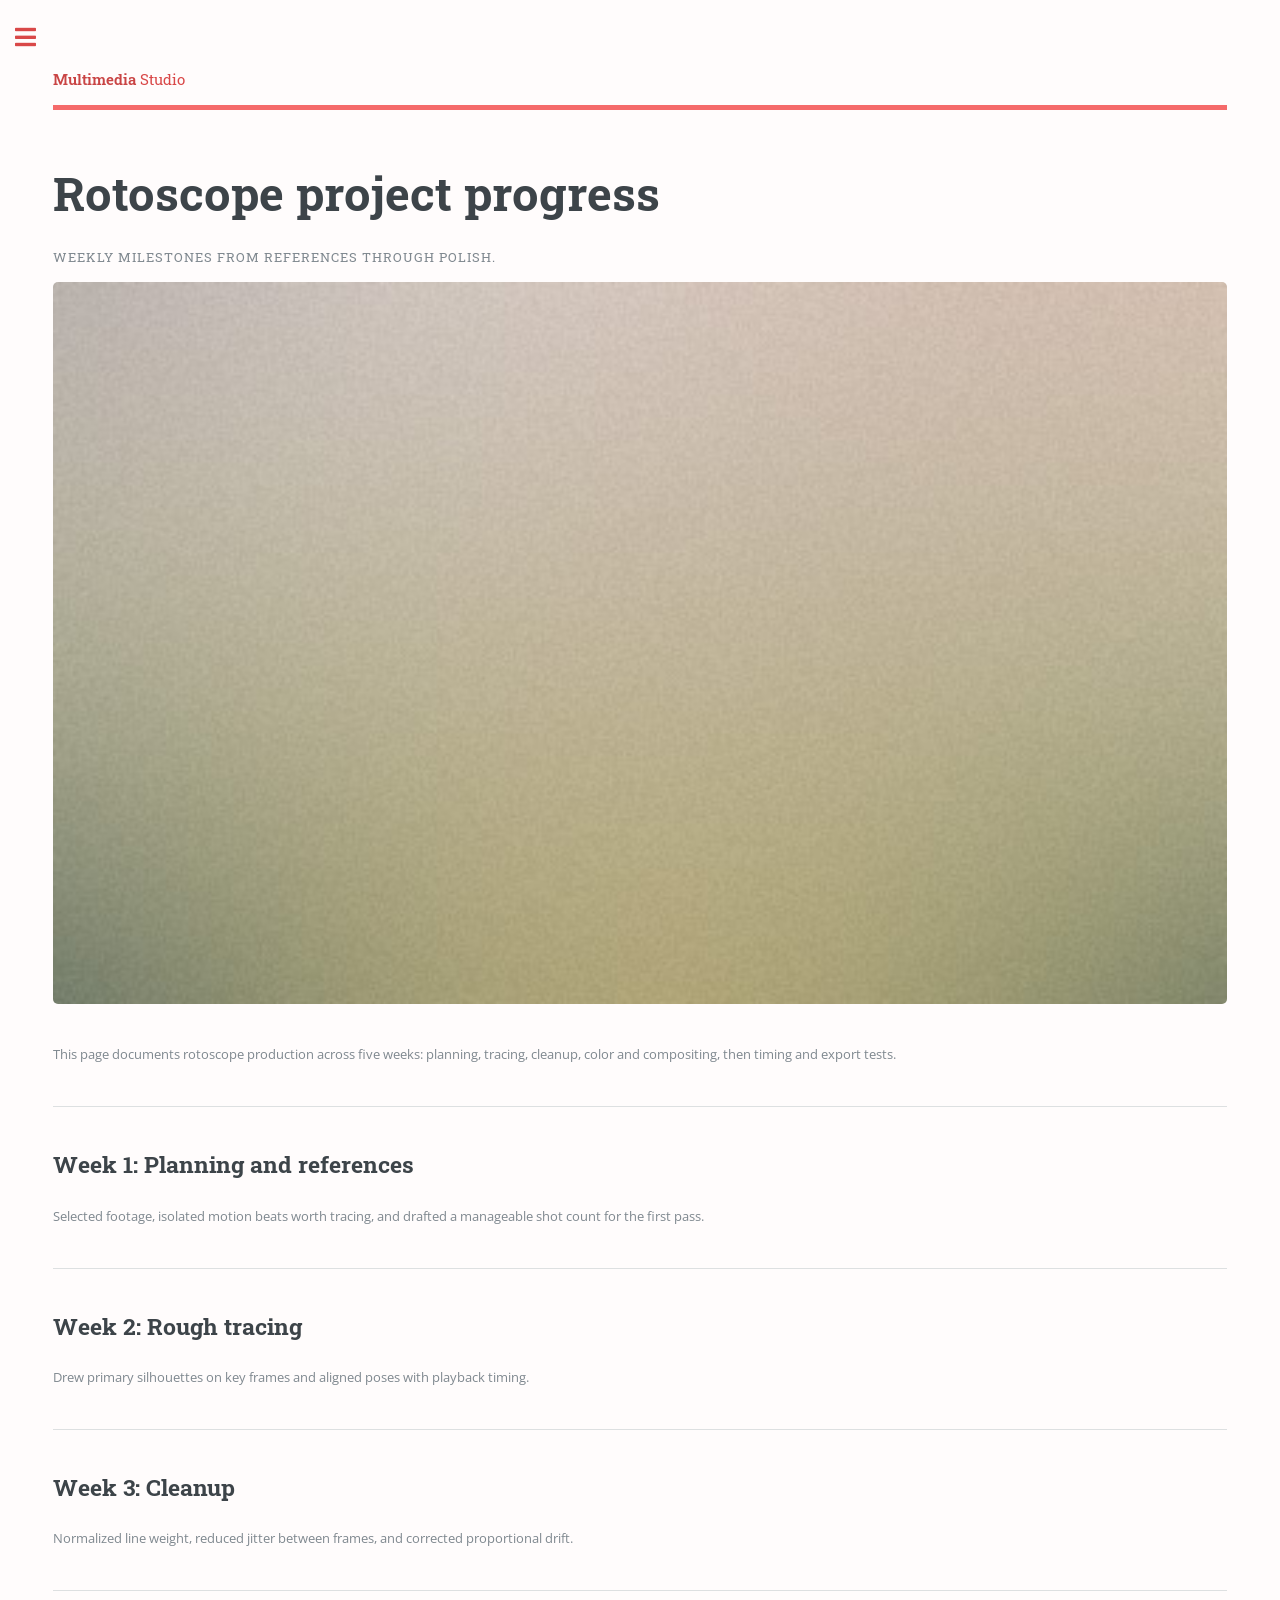
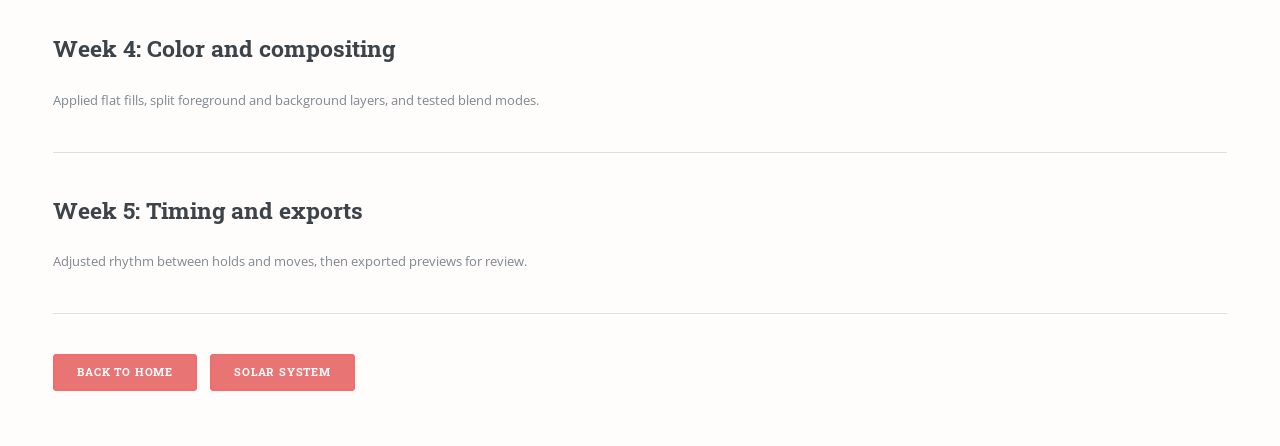
==== rotoscope.html @ e1d8b361 "html 5 template based AI gen" ====
<!DOCTYPE html>
<!--
	Editorial by HTML5 UP — adapted for course pages.
	html5up.net | @ajlkn | CCA 3.0 (html5up.net/license)
-->
<html lang="en">
<head>
	<title>Multimedia Studio | Rotoscope</title>
	<meta charset="utf-8">
	<meta name="viewport" content="width=device-width, initial-scale=1">
	<link rel="stylesheet" href="assets/css/main.css">
	<link rel="stylesheet" href="assets/css/site-theme.css">
</head>
<body class="is-preload">

	<div id="wrapper">

		<div id="main">
			<div class="inner">

				<header id="header">
					<a href="index.html" class="logo"><strong>Multimedia</strong> Studio</a>
				</header>

				<section>
					<header class="main">
						<h1>Rotoscope project progress</h1>
						<p>Weekly milestones from references through polish.</p>
					</header>

					<span class="image main"><img src="images/pic03.jpg" alt="Banner image for rotoscope documentation"></span>

					<p>This page documents rotoscope production across five weeks: planning, tracing, cleanup, color and compositing, then timing and export tests.</p>

					<hr class="major">

					<h2 id="week1">Week 1: Planning and references</h2>
					<p>Selected footage, isolated motion beats worth tracing, and drafted a manageable shot count for the first pass.</p>

					<hr class="major">

					<h2 id="week2">Week 2: Rough tracing</h2>
					<p>Drew primary silhouettes on key frames and aligned poses with playback timing.</p>

					<hr class="major">

					<h2 id="week3">Week 3: Cleanup</h2>
					<p>Normalized line weight, reduced jitter between frames, and corrected proportional drift.</p>

					<hr class="major">

					<h2 id="week4">Week 4: Color and compositing</h2>
					<p>Applied flat fills, split foreground and background layers, and tested blend modes.</p>

					<hr class="major">

					<h2 id="week5">Week 5: Timing and exports</h2>
					<p>Adjusted rhythm between holds and moves, then exported previews for review.</p>

					<hr class="major">

					<ul class="actions">
						<li><a href="index.html" class="button">Back to home</a></li>
						<li><a href="solar-system.html" class="button">Solar System</a></li>
					</ul>
				</section>

			</div>
		</div>

		<div id="sidebar">
			<div class="inner">

				<nav id="menu">
					<header class="major">
						<h2>Menu</h2>
					</header>
					<ul>
						<li><a href="index.html">Home</a></li>
						<li><a href="solar-system.html">Solar System</a></li>
						<li><a href="rotoscope.html">Rotoscope</a></li>
					</ul>
				</nav>

				<section>
					<header class="major">
						<h2>Jump to weeks</h2>
					</header>
					<ul>
						<li><a href="#week1">Week 1</a></li>
						<li><a href="#week2">Week 2</a></li>
						<li><a href="#week3">Week 3</a></li>
						<li><a href="#week4">Week 4</a></li>
						<li><a href="#week5">Week 5</a></li>
					</ul>
				</section>

				<footer id="footer">
					<p class="copyright">Static HTML using Editorial by HTML5 UP.</p>
				</footer>

			</div>
		</div>

	</div>

	<script src="assets/js/jquery.min.js"></script>
	<script src="assets/js/browser.min.js"></script>
	<script src="assets/js/breakpoints.min.js"></script>
	<script src="assets/js/util.js"></script>
	<script src="assets/js/main.js"></script>

</body>
</html>
---- assets/css/main.css ----
@import url(fontawesome-all.min.css);
@import url("https://fonts.googleapis.com/css?family=Open+Sans:400,600,400italic,600italic|Roboto+Slab:400,700");
/*
	Editorial by HTML5 UP
	html5up.net | @ajlkn
	Free for personal and commercial use under the CCA 3.0 license (html5up.net/license)
*/
html, body, div, span, applet, object,
iframe, h1, h2, h3, h4, h5, h6, p, blockquote,
pre, a, abbr, acronym, address, big, cite,
code, del, dfn, em, img, ins, kbd, q, s, samp,
small, strike, strong, sub, sup, tt, var, b,
u, i, center, dl, dt, dd, ol, ul, li, fieldset,
form, label, legend, table, caption, tbody,
tfoot, thead, tr, th, td, article, aside,
canvas, details, embed, figure, figcaption,
footer, header, hgroup, menu, nav, output, ruby,
section, summary, time, mark, audio, video {
  margin: 0;
  padding: 0;
  border: 0;
  font-size: 100%;
  font: inherit;
  vertical-align: baseline; }

article, aside, details, figcaption, figure,
footer, header, hgroup, menu, nav, section {
  display: block; }

body {
  line-height: 1; }

ol, ul {
  list-style: none; }

blockquote, q {
  quotes: none; }
  blockquote:before, blockquote:after, q:before, q:after {
    content: '';
    content: none; }

table {
  border-collapse: collapse;
  border-spacing: 0; }

body {
  -webkit-text-size-adjust: none; }

mark {
  background-color: transparent;
  color: inherit; }

input::-moz-focus-inner {
  border: 0;
  padding: 0; }

input, select, textarea {
  -moz-appearance: none;
  -webkit-appearance: none;
  -ms-appearance: none;
  appearance: none; }

/* Basic */
@-ms-viewport {
  width: device-width; }

body {
  -ms-overflow-style: scrollbar; }

@media screen and (max-width: 480px) {
  html, body {
    min-width: 320px; } }

html {
  box-sizing: border-box; }

*, *:before, *:after {
  box-sizing: inherit; }

body {
  background: #ffffff; }
  body.is-preload *, body.is-preload *:before, body.is-preload *:after, body.is-resizing *, body.is-resizing *:before, body.is-resizing *:after {
    -moz-animation: none !important;
    -webkit-animation: none !important;
    -ms-animation: none !important;
    animation: none !important;
    -moz-transition: none !important;
    -webkit-transition: none !important;
    -ms-transition: none !important;
    transition: none !important; }

/* Type */
body, input, select, textarea {
  color: #7f888f;
  font-family: "Open Sans", sans-serif;
  font-size: 13pt;
  font-weight: 400;
  line-height: 1.65; }
  @media screen and (max-width: 1680px) {
    body, input, select, textarea {
      font-size: 11pt; } }
  @media screen and (max-width: 1280px) {
    body, input, select, textarea {
      font-size: 10pt; } }
  @media screen and (max-width: 360px) {
    body, input, select, textarea {
      font-size: 9pt; } }

a {
  -moz-transition: color 0.2s ease-in-out, border-bottom-color 0.2s ease-in-out;
  -webkit-transition: color 0.2s ease-in-out, border-bottom-color 0.2s ease-in-out;
  -ms-transition: color 0.2s ease-in-out, border-bottom-color 0.2s ease-in-out;
  transition: color 0.2s ease-in-out, border-bottom-color 0.2s ease-in-out;
  border-bottom: dotted 1px;
  color: #f56a6a;
  text-decoration: none; }
  a:hover {
    border-bottom-color: #f56a6a;
    color: #f56a6a !important; }
    a:hover strong {
      color: inherit; }

strong, b {
  color: #3d4449;
  font-weight: 600; }

em, i {
  font-style: italic; }

p {
  margin: 0 0 2em 0; }

h1, h2, h3, h4, h5, h6 {
  color: #3d4449;
  font-family: "Roboto Slab", serif;
  font-weight: 700;
  line-height: 1.5;
  margin: 0 0 1em 0; }
  h1 a, h2 a, h3 a, h4 a, h5 a, h6 a {
    color: inherit;
    text-decoration: none;
    border-bottom: 0; }

h1 {
  font-size: 4em;
  margin: 0 0 0.5em 0;
  line-height: 1.3; }

h2 {
  font-size: 1.75em; }

h3 {
  font-size: 1.25em; }

h4 {
  font-size: 1.1em; }

h5 {
  font-size: 0.9em; }

h6 {
  font-size: 0.7em; }

@media screen and (max-width: 1680px) {
  h1 {
    font-size: 3.5em; } }

@media screen and (max-width: 980px) {
  h1 {
    font-size: 3.25em; } }

@media screen and (max-width: 736px) {
  h1 {
    font-size: 2em;
    line-height: 1.4; }
  h2 {
    font-size: 1.5em; } }

sub {
  font-size: 0.8em;
  position: relative;
  top: 0.5em; }

sup {
  font-size: 0.8em;
  position: relative;
  top: -0.5em; }

blockquote {
  border-left: solid 3px rgba(210, 215, 217, 0.75);
  font-style: italic;
  margin: 0 0 2em 0;
  padding: 0.5em 0 0.5em 2em; }

code {
  background: rgba(230, 235, 237, 0.25);
  border-radius: 0.375em;
  border: solid 1px rgba(210, 215, 217, 0.75);
  font-family: "Courier New", monospace;
  font-size: 0.9em;
  margin: 0 0.25em;
  padding: 0.25em 0.65em; }

pre {
  -webkit-overflow-scrolling: touch;
  font-family: "Courier New", monospace;
  font-size: 0.9em;
  margin: 0 0 2em 0; }
  pre code {
    display: block;
    line-height: 1.75;
    padding: 1em 1.5em;
    overflow-x: auto; }

hr {
  border: 0;
  border-bottom: solid 1px rgba(210, 215, 217, 0.75);
  margin: 2em 0; }
  hr.major {
    margin: 3em 0; }

.align-left {
  text-align: left; }

.align-center {
  text-align: center; }

.align-right {
  text-align: right; }

/* Row */
.row {
  display: flex;
  flex-wrap: wrap;
  box-sizing: border-box;
  align-items: stretch; }
  .row > * {
    box-sizing: border-box; }
  .row.gtr-uniform > * > :last-child {
    margin-bottom: 0; }
  .row.aln-left {
    justify-content: flex-start; }
  .row.aln-center {
    justify-content: center; }
  .row.aln-right {
    justify-content: flex-end; }
  .row.aln-top {
    align-items: flex-start; }
  .row.aln-middle {
    align-items: center; }
  .row.aln-bottom {
    align-items: flex-end; }
  .row > .imp {
    order: -1; }
  .row > .col-1 {
    width: 8.33333%; }
  .row > .off-1 {
    margin-left: 8.33333%; }
  .row > .col-2 {
    width: 16.66667%; }
  .row > .off-2 {
    margin-left: 16.66667%; }
  .row > .col-3 {
    width: 25%; }
  .row > .off-3 {
    margin-left: 25%; }
  .row > .col-4 {
    width: 33.33333%; }
  .row > .off-4 {
    margin-left: 33.33333%; }
  .row > .col-5 {
    width: 41.66667%; }
  .row > .off-5 {
    margin-left: 41.66667%; }
  .row > .col-6 {
    width: 50%; }
  .row > .off-6 {
    margin-left: 50%; }
  .row > .col-7 {
    width: 58.33333%; }
  .row > .off-7 {
    margin-left: 58.33333%; }
  .row > .col-8 {
    width: 66.66667%; }
  .row > .off-8 {
    margin-left: 66.66667%; }
  .row > .col-9 {
    width: 75%; }
  .row > .off-9 {
    margin-left: 75%; }
  .row > .col-10 {
    width: 83.33333%; }
  .row > .off-10 {
    margin-left: 83.33333%; }
  .row > .col-11 {
    width: 91.66667%; }
  .row > .off-11 {
    margin-left: 91.66667%; }
  .row > .col-12 {
    width: 100%; }
  .row > .off-12 {
    margin-left: 100%; }
  .row.gtr-0 {
    margin-top: 0;
    margin-left: 0em; }
    .row.gtr-0 > * {
      padding: 0 0 0 0em; }
    .row.gtr-0.gtr-uniform {
      margin-top: 0em; }
      .row.gtr-0.gtr-uniform > * {
        padding-top: 0em; }
  .row.gtr-25 {
    margin-top: 0;
    margin-left: -0.375em; }
    .row.gtr-25 > * {
      padding: 0 0 0 0.375em; }
    .row.gtr-25.gtr-uniform {
      margin-top: -0.375em; }
      .row.gtr-25.gtr-uniform > * {
        padding-top: 0.375em; }
  .row.gtr-50 {
    margin-top: 0;
    margin-left: -0.75em; }
    .row.gtr-50 > * {
      padding: 0 0 0 0.75em; }
    .row.gtr-50.gtr-uniform {
      margin-top: -0.75em; }
      .row.gtr-50.gtr-uniform > * {
        padding-top: 0.75em; }
  .row {
    margin-top: 0;
    margin-left: -1.5em; }
    .row > * {
      padding: 0 0 0 1.5em; }
    .row.gtr-uniform {
      margin-top: -1.5em; }
      .row.gtr-uniform > * {
        padding-top: 1.5em; }
  .row.gtr-150 {
    margin-top: 0;
    margin-left: -2.25em; }
    .row.gtr-150 > * {
      padding: 0 0 0 2.25em; }
    .row.gtr-150.gtr-uniform {
      margin-top: -2.25em; }
      .row.gtr-150.gtr-uniform > * {
        padding-top: 2.25em; }
  .row.gtr-200 {
    margin-top: 0;
    margin-left: -3em; }
    .row.gtr-200 > * {
      padding: 0 0 0 3em; }
    .row.gtr-200.gtr-uniform {
      margin-top: -3em; }
      .row.gtr-200.gtr-uniform > * {
        padding-top: 3em; }
  @media screen and (max-width: 1680px) {
    .row {
      display: flex;
      flex-wrap: wrap;
      box-sizing: border-box;
      align-items: stretch; }
      .row > * {
        box-sizing: border-box; }
      .row.gtr-uniform > * > :last-child {
        margin-bottom: 0; }
      .row.aln-left {
        justify-content: flex-start; }
      .row.aln-center {
        justify-content: center; }
      .row.aln-right {
        justify-content: flex-end; }
      .row.aln-top {
        align-items: flex-start; }
      .row.aln-middle {
        align-items: center; }
      .row.aln-bottom {
        align-items: flex-end; }
      .row > .imp-xlarge {
        order: -1; }
      .row > .col-1-xlarge {
        width: 8.33333%; }
      .row > .off-1-xlarge {
        margin-left: 8.33333%; }
      .row > .col-2-xlarge {
        width: 16.66667%; }
      .row > .off-2-xlarge {
        margin-left: 16.66667%; }
      .row > .col-3-xlarge {
        width: 25%; }
      .row > .off-3-xlarge {
        margin-left: 25%; }
      .row > .col-4-xlarge {
        width: 33.33333%; }
      .row > .off-4-xlarge {
        margin-left: 33.33333%; }
      .row > .col-5-xlarge {
        width: 41.66667%; }
      .row > .off-5-xlarge {
        margin-left: 41.66667%; }
      .row > .col-6-xlarge {
        width: 50%; }
      .row > .off-6-xlarge {
        margin-left: 50%; }
      .row > .col-7-xlarge {
        width: 58.33333%; }
      .row > .off-7-xlarge {
        margin-left: 58.33333%; }
      .row > .col-8-xlarge {
        width: 66.66667%; }
      .row > .off-8-xlarge {
        margin-left: 66.66667%; }
      .row > .col-9-xlarge {
        width: 75%; }
      .row > .off-9-xlarge {
        margin-left: 75%; }
      .row > .col-10-xlarge {
        width: 83.33333%; }
      .row > .off-10-xlarge {
        margin-left: 83.33333%; }
      .row > .col-11-xlarge {
        width: 91.66667%; }
      .row > .off-11-xlarge {
        margin-left: 91.66667%; }
      .row > .col-12-xlarge {
        width: 100%; }
      .row > .off-12-xlarge {
        margin-left: 100%; }
      .row.gtr-0 {
        margin-top: 0;
        margin-left: 0em; }
        .row.gtr-0 > * {
          padding: 0 0 0 0em; }
        .row.gtr-0.gtr-uniform {
          margin-top: 0em; }
          .row.gtr-0.gtr-uniform > * {
            padding-top: 0em; }
      .row.gtr-25 {
        margin-top: 0;
        margin-left: -0.375em; }
        .row.gtr-25 > * {
          padding: 0 0 0 0.375em; }
        .row.gtr-25.gtr-uniform {
          margin-top: -0.375em; }
          .row.gtr-25.gtr-uniform > * {
            padding-top: 0.375em; }
      .row.gtr-50 {
        margin-top: 0;
        margin-left: -0.75em; }
        .row.gtr-50 > * {
          padding: 0 0 0 0.75em; }
        .row.gtr-50.gtr-uniform {
          margin-top: -0.75em; }
          .row.gtr-50.gtr-uniform > * {
            padding-top: 0.75em; }
      .row {
        margin-top: 0;
        margin-left: -1.5em; }
        .row > * {
          padding: 0 0 0 1.5em; }
        .row.gtr-uniform {
          margin-top: -1.5em; }
          .row.gtr-uniform > * {
            padding-top: 1.5em; }
      .row.gtr-150 {
        margin-top: 0;
        margin-left: -2.25em; }
        .row.gtr-150 > * {
          padding: 0 0 0 2.25em; }
        .row.gtr-150.gtr-uniform {
          margin-top: -2.25em; }
          .row.gtr-150.gtr-uniform > * {
            padding-top: 2.25em; }
      .row.gtr-200 {
        margin-top: 0;
        margin-left: -3em; }
        .row.gtr-200 > * {
          padding: 0 0 0 3em; }
        .row.gtr-200.gtr-uniform {
          margin-top: -3em; }
          .row.gtr-200.gtr-uniform > * {
            padding-top: 3em; } }
  @media screen and (max-width: 1280px) {
    .row {
      display: flex;
      flex-wrap: wrap;
      box-sizing: border-box;
      align-items: stretch; }
      .row > * {
        box-sizing: border-box; }
      .row.gtr-uniform > * > :last-child {
        margin-bottom: 0; }
      .row.aln-left {
        justify-content: flex-start; }
      .row.aln-center {
        justify-content: center; }
      .row.aln-right {
        justify-content: flex-end; }
      .row.aln-top {
        align-items: flex-start; }
      .row.aln-middle {
        align-items: center; }
      .row.aln-bottom {
        align-items: flex-end; }
      .row > .imp-large {
        order: -1; }
      .row > .col-1-large {
        width: 8.33333%; }
      .row > .off-1-large {
        margin-left: 8.33333%; }
      .row > .col-2-large {
        width: 16.66667%; }
      .row > .off-2-large {
        margin-left: 16.66667%; }
      .row > .col-3-large {
        width: 25%; }
      .row > .off-3-large {
        margin-left: 25%; }
      .row > .col-4-large {
        width: 33.33333%; }
      .row > .off-4-large {
        margin-left: 33.33333%; }
      .row > .col-5-large {
        width: 41.66667%; }
      .row > .off-5-large {
        margin-left: 41.66667%; }
      .row > .col-6-large {
        width: 50%; }
      .row > .off-6-large {
        margin-left: 50%; }
      .row > .col-7-large {
        width: 58.33333%; }
      .row > .off-7-large {
        margin-left: 58.33333%; }
      .row > .col-8-large {
        width: 66.66667%; }
      .row > .off-8-large {
        margin-left: 66.66667%; }
      .row > .col-9-large {
        width: 75%; }
      .row > .off-9-large {
        margin-left: 75%; }
      .row > .col-10-large {
        width: 83.33333%; }
      .row > .off-10-large {
        margin-left: 83.33333%; }
      .row > .col-11-large {
        width: 91.66667%; }
      .row > .off-11-large {
        margin-left: 91.66667%; }
      .row > .col-12-large {
        width: 100%; }
      .row > .off-12-large {
        margin-left: 100%; }
      .row.gtr-0 {
        margin-top: 0;
        margin-left: 0em; }
        .row.gtr-0 > * {
          padding: 0 0 0 0em; }
        .row.gtr-0.gtr-uniform {
          margin-top: 0em; }
          .row.gtr-0.gtr-uniform > * {
            padding-top: 0em; }
      .row.gtr-25 {
        margin-top: 0;
        margin-left: -0.375em; }
        .row.gtr-25 > * {
          padding: 0 0 0 0.375em; }
        .row.gtr-25.gtr-uniform {
          margin-top: -0.375em; }
          .row.gtr-25.gtr-uniform > * {
            padding-top: 0.375em; }
      .row.gtr-50 {
        margin-top: 0;
        margin-left: -0.75em; }
        .row.gtr-50 > * {
          padding: 0 0 0 0.75em; }
        .row.gtr-50.gtr-uniform {
          margin-top: -0.75em; }
          .row.gtr-50.gtr-uniform > * {
            padding-top: 0.75em; }
      .row {
        margin-top: 0;
        margin-left: -1.5em; }
        .row > * {
          padding: 0 0 0 1.5em; }
        .row.gtr-uniform {
          margin-top: -1.5em; }
          .row.gtr-uniform > * {
            padding-top: 1.5em; }
      .row.gtr-150 {
        margin-top: 0;
        margin-left: -2.25em; }
        .row.gtr-150 > * {
          padding: 0 0 0 2.25em; }
        .row.gtr-150.gtr-uniform {
          margin-top: -2.25em; }
          .row.gtr-150.gtr-uniform > * {
            padding-top: 2.25em; }
      .row.gtr-200 {
        margin-top: 0;
        margin-left: -3em; }
        .row.gtr-200 > * {
          padding: 0 0 0 3em; }
        .row.gtr-200.gtr-uniform {
          margin-top: -3em; }
          .row.gtr-200.gtr-uniform > * {
            padding-top: 3em; } }
  @media screen and (max-width: 980px) {
    .row {
      display: flex;
      flex-wrap: wrap;
      box-sizing: border-box;
      align-items: stretch; }
      .row > * {
        box-sizing: border-box; }
      .row.gtr-uniform > * > :last-child {
        margin-bottom: 0; }
      .row.aln-left {
        justify-content: flex-start; }
      .row.aln-center {
        justify-content: center; }
      .row.aln-right {
        justify-content: flex-end; }
      .row.aln-top {
        align-items: flex-start; }
      .row.aln-middle {
        align-items: center; }
      .row.aln-bottom {
        align-items: flex-end; }
      .row > .imp-medium {
        order: -1; }
      .row > .col-1-medium {
        width: 8.33333%; }
      .row > .off-1-medium {
        margin-left: 8.33333%; }
      .row > .col-2-medium {
        width: 16.66667%; }
      .row > .off-2-medium {
        margin-left: 16.66667%; }
      .row > .col-3-medium {
        width: 25%; }
      .row > .off-3-medium {
        margin-left: 25%; }
      .row > .col-4-medium {
        width: 33.33333%; }
      .row > .off-4-medium {
        margin-left: 33.33333%; }
      .row > .col-5-medium {
        width: 41.66667%; }
      .row > .off-5-medium {
        margin-left: 41.66667%; }
      .row > .col-6-medium {
        width: 50%; }
      .row > .off-6-medium {
        margin-left: 50%; }
      .row > .col-7-medium {
        width: 58.33333%; }
      .row > .off-7-medium {
        margin-left: 58.33333%; }
      .row > .col-8-medium {
        width: 66.66667%; }
      .row > .off-8-medium {
        margin-left: 66.66667%; }
      .row > .col-9-medium {
        width: 75%; }
      .row > .off-9-medium {
        margin-left: 75%; }
      .row > .col-10-medium {
        width: 83.33333%; }
      .row > .off-10-medium {
        margin-left: 83.33333%; }
      .row > .col-11-medium {
        width: 91.66667%; }
      .row > .off-11-medium {
        margin-left: 91.66667%; }
      .row > .col-12-medium {
        width: 100%; }
      .row > .off-12-medium {
        margin-left: 100%; }
      .row.gtr-0 {
        margin-top: 0;
        margin-left: 0em; }
        .row.gtr-0 > * {
          padding: 0 0 0 0em; }
        .row.gtr-0.gtr-uniform {
          margin-top: 0em; }
          .row.gtr-0.gtr-uniform > * {
            padding-top: 0em; }
      .row.gtr-25 {
        margin-top: 0;
        margin-left: -0.375em; }
        .row.gtr-25 > * {
          padding: 0 0 0 0.375em; }
        .row.gtr-25.gtr-uniform {
          margin-top: -0.375em; }
          .row.gtr-25.gtr-uniform > * {
            padding-top: 0.375em; }
      .row.gtr-50 {
        margin-top: 0;
        margin-left: -0.75em; }
        .row.gtr-50 > * {
          padding: 0 0 0 0.75em; }
        .row.gtr-50.gtr-uniform {
          margin-top: -0.75em; }
          .row.gtr-50.gtr-uniform > * {
            padding-top: 0.75em; }
      .row {
        margin-top: 0;
        margin-left: -1.5em; }
        .row > * {
          padding: 0 0 0 1.5em; }
        .row.gtr-uniform {
          margin-top: -1.5em; }
          .row.gtr-uniform > * {
            padding-top: 1.5em; }
      .row.gtr-150 {
        margin-top: 0;
        margin-left: -2.25em; }
        .row.gtr-150 > * {
          padding: 0 0 0 2.25em; }
        .row.gtr-150.gtr-uniform {
          margin-top: -2.25em; }
          .row.gtr-150.gtr-uniform > * {
            padding-top: 2.25em; }
      .row.gtr-200 {
        margin-top: 0;
        margin-left: -3em; }
        .row.gtr-200 > * {
          padding: 0 0 0 3em; }
        .row.gtr-200.gtr-uniform {
          margin-top: -3em; }
          .row.gtr-200.gtr-uniform > * {
            padding-top: 3em; } }
  @media screen and (max-width: 736px) {
    .row {
      display: flex;
      flex-wrap: wrap;
      box-sizing: border-box;
      align-items: stretch; }
      .row > * {
        box-sizing: border-box; }
      .row.gtr-uniform > * > :last-child {
        margin-bottom: 0; }
      .row.aln-left {
        justify-content: flex-start; }
      .row.aln-center {
        justify-content: center; }
      .row.aln-right {
        justify-content: flex-end; }
      .row.aln-top {
        align-items: flex-start; }
      .row.aln-middle {
        align-items: center; }
      .row.aln-bottom {
        align-items: flex-end; }
      .row > .imp-small {
        order: -1; }
      .row > .col-1-small {
        width: 8.33333%; }
      .row > .off-1-small {
        margin-left: 8.33333%; }
      .row > .col-2-small {
        width: 16.66667%; }
      .row > .off-2-small {
        margin-left: 16.66667%; }
      .row > .col-3-small {
        width: 25%; }
      .row > .off-3-small {
        margin-left: 25%; }
      .row > .col-4-small {
        width: 33.33333%; }
      .row > .off-4-small {
        margin-left: 33.33333%; }
      .row > .col-5-small {
        width: 41.66667%; }
      .row > .off-5-small {
        margin-left: 41.66667%; }
      .row > .col-6-small {
        width: 50%; }
      .row > .off-6-small {
        margin-left: 50%; }
      .row > .col-7-small {
        width: 58.33333%; }
      .row > .off-7-small {
        margin-left: 58.33333%; }
      .row > .col-8-small {
        width: 66.66667%; }
      .row > .off-8-small {
        margin-left: 66.66667%; }
      .row > .col-9-small {
        width: 75%; }
      .row > .off-9-small {
        margin-left: 75%; }
      .row > .col-10-small {
        width: 83.33333%; }
      .row > .off-10-small {
        margin-left: 83.33333%; }
      .row > .col-11-small {
        width: 91.66667%; }
      .row > .off-11-small {
        margin-left: 91.66667%; }
      .row > .col-12-small {
        width: 100%; }
      .row > .off-12-small {
        margin-left: 100%; }
      .row.gtr-0 {
        margin-top: 0;
        margin-left: 0em; }
        .row.gtr-0 > * {
          padding: 0 0 0 0em; }
        .row.gtr-0.gtr-uniform {
          margin-top: 0em; }
          .row.gtr-0.gtr-uniform > * {
            padding-top: 0em; }
      .row.gtr-25 {
        margin-top: 0;
        margin-left: -0.375em; }
        .row.gtr-25 > * {
          padding: 0 0 0 0.375em; }
        .row.gtr-25.gtr-uniform {
          margin-top: -0.375em; }
          .row.gtr-25.gtr-uniform > * {
            padding-top: 0.375em; }
      .row.gtr-50 {
        margin-top: 0;
        margin-left: -0.75em; }
        .row.gtr-50 > * {
          padding: 0 0 0 0.75em; }
        .row.gtr-50.gtr-uniform {
          margin-top: -0.75em; }
          .row.gtr-50.gtr-uniform > * {
            padding-top: 0.75em; }
      .row {
        margin-top: 0;
        margin-left: -1.5em; }
        .row > * {
          padding: 0 0 0 1.5em; }
        .row.gtr-uniform {
          margin-top: -1.5em; }
          .row.gtr-uniform > * {
            padding-top: 1.5em; }
      .row.gtr-150 {
        margin-top: 0;
        margin-left: -2.25em; }
        .row.gtr-150 > * {
          padding: 0 0 0 2.25em; }
        .row.gtr-150.gtr-uniform {
          margin-top: -2.25em; }
          .row.gtr-150.gtr-uniform > * {
            padding-top: 2.25em; }
      .row.gtr-200 {
        margin-top: 0;
        margin-left: -3em; }
        .row.gtr-200 > * {
          padding: 0 0 0 3em; }
        .row.gtr-200.gtr-uniform {
          margin-top: -3em; }
          .row.gtr-200.gtr-uniform > * {
            padding-top: 3em; } }
  @media screen and (max-width: 480px) {
    .row {
      display: flex;
      flex-wrap: wrap;
      box-sizing: border-box;
      align-items: stretch; }
      .row > * {
        box-sizing: border-box; }
      .row.gtr-uniform > * > :last-child {
        margin-bottom: 0; }
      .row.aln-left {
        justify-content: flex-start; }
      .row.aln-center {
        justify-content: center; }
      .row.aln-right {
        justify-content: flex-end; }
      .row.aln-top {
        align-items: flex-start; }
      .row.aln-middle {
        align-items: center; }
      .row.aln-bottom {
        align-items: flex-end; }
      .row > .imp-xsmall {
        order: -1; }
      .row > .col-1-xsmall {
        width: 8.33333%; }
      .row > .off-1-xsmall {
        margin-left: 8.33333%; }
      .row > .col-2-xsmall {
        width: 16.66667%; }
      .row > .off-2-xsmall {
        margin-left: 16.66667%; }
      .row > .col-3-xsmall {
        width: 25%; }
      .row > .off-3-xsmall {
        margin-left: 25%; }
      .row > .col-4-xsmall {
        width: 33.33333%; }
      .row > .off-4-xsmall {
        margin-left: 33.33333%; }
      .row > .col-5-xsmall {
        width: 41.66667%; }
      .row > .off-5-xsmall {
        margin-left: 41.66667%; }
      .row > .col-6-xsmall {
        width: 50%; }
      .row > .off-6-xsmall {
        margin-left: 50%; }
      .row > .col-7-xsmall {
        width: 58.33333%; }
      .row > .off-7-xsmall {
        margin-left: 58.33333%; }
      .row > .col-8-xsmall {
        width: 66.66667%; }
      .row > .off-8-xsmall {
        margin-left: 66.66667%; }
      .row > .col-9-xsmall {
        width: 75%; }
      .row > .off-9-xsmall {
        margin-left: 75%; }
      .row > .col-10-xsmall {
        width: 83.33333%; }
      .row > .off-10-xsmall {
        margin-left: 83.33333%; }
      .row > .col-11-xsmall {
        width: 91.66667%; }
      .row > .off-11-xsmall {
        margin-left: 91.66667%; }
      .row > .col-12-xsmall {
        width: 100%; }
      .row > .off-12-xsmall {
        margin-left: 100%; }
      .row.gtr-0 {
        margin-top: 0;
        margin-left: 0em; }
        .row.gtr-0 > * {
          padding: 0 0 0 0em; }
        .row.gtr-0.gtr-uniform {
          margin-top: 0em; }
          .row.gtr-0.gtr-uniform > * {
            padding-top: 0em; }
      .row.gtr-25 {
        margin-top: 0;
        margin-left: -0.375em; }
        .row.gtr-25 > * {
          padding: 0 0 0 0.375em; }
        .row.gtr-25.gtr-uniform {
          margin-top: -0.375em; }
          .row.gtr-25.gtr-uniform > * {
            padding-top: 0.375em; }
      .row.gtr-50 {
        margin-top: 0;
        margin-left: -0.75em; }
        .row.gtr-50 > * {
          padding: 0 0 0 0.75em; }
        .row.gtr-50.gtr-uniform {
          margin-top: -0.75em; }
          .row.gtr-50.gtr-uniform > * {
            padding-top: 0.75em; }
      .row {
        margin-top: 0;
        margin-left: -1.5em; }
        .row > * {
          padding: 0 0 0 1.5em; }
        .row.gtr-uniform {
          margin-top: -1.5em; }
          .row.gtr-uniform > * {
            padding-top: 1.5em; }
      .row.gtr-150 {
        margin-top: 0;
        margin-left: -2.25em; }
        .row.gtr-150 > * {
          padding: 0 0 0 2.25em; }
        .row.gtr-150.gtr-uniform {
          margin-top: -2.25em; }
          .row.gtr-150.gtr-uniform > * {
            padding-top: 2.25em; }
      .row.gtr-200 {
        margin-top: 0;
        margin-left: -3em; }
        .row.gtr-200 > * {
          padding: 0 0 0 3em; }
        .row.gtr-200.gtr-uniform {
          margin-top: -3em; }
          .row.gtr-200.gtr-uniform > * {
            padding-top: 3em; } }

/* Section/Article */
section.special, article.special {
  text-align: center; }

header p {
  font-family: "Roboto Slab", serif;
  font-size: 1em;
  font-weight: 400;
  letter-spacing: 0.075em;
  margin-top: -0.5em;
  text-transform: uppercase; }

header.major > :last-child {
  border-bottom: solid 3px #f56a6a;
  display: inline-block;
  margin: 0 0 2em 0;
  padding: 0 0.75em 0.5em 0; }

header.main > :last-child {
  margin: 0 0 1em 0; }

/* Form */
form {
  margin: 0 0 2em 0; }

label {
  color: #3d4449;
  display: block;
  font-size: 0.9em;
  font-weight: 600;
  margin: 0 0 1em 0; }

input[type="text"],
input[type="password"],
input[type="email"],
input[type="tel"],
input[type="search"],
input[type="url"],
select,
textarea {
  -moz-appearance: none;
  -webkit-appearance: none;
  -ms-appearance: none;
  appearance: none;
  background: #ffffff;
  border-radius: 0.375em;
  border: none;
  border: solid 1px rgba(210, 215, 217, 0.75);
  color: inherit;
  display: block;
  outline: 0;
  padding: 0 1em;
  text-decoration: none;
  width: 100%; }
  input[type="text"]:invalid,
  input[type="password"]:invalid,
  input[type="email"]:invalid,
  input[type="tel"]:invalid,
  input[type="search"]:invalid,
  input[type="url"]:invalid,
  select:invalid,
  textarea:invalid {
    box-shadow: none; }
  input[type="text"]:focus,
  input[type="password"]:focus,
  input[type="email"]:focus,
  input[type="tel"]:focus,
  input[type="search"]:focus,
  input[type="url"]:focus,
  select:focus,
  textarea:focus {
    border-color: #f56a6a;
    box-shadow: 0 0 0 1px #f56a6a; }

select {
  background-image: url("data:image/svg+xml;charset=utf8,%3Csvg xmlns='http://www.w3.org/2000/svg' width='40' height='40' preserveAspectRatio='none' viewBox='0 0 40 40'%3E%3Cpath d='M9.4,12.3l10.4,10.4l10.4-10.4c0.2-0.2,0.5-0.4,0.9-0.4c0.3,0,0.6,0.1,0.9,0.4l3.3,3.3c0.2,0.2,0.4,0.5,0.4,0.9 c0,0.4-0.1,0.6-0.4,0.9L20.7,31.9c-0.2,0.2-0.5,0.4-0.9,0.4c-0.3,0-0.6-0.1-0.9-0.4L4.3,17.3c-0.2-0.2-0.4-0.5-0.4-0.9 c0-0.4,0.1-0.6,0.4-0.9l3.3-3.3c0.2-0.2,0.5-0.4,0.9-0.4S9.1,12.1,9.4,12.3z' fill='rgba(210, 215, 217, 0.75)' /%3E%3C/svg%3E");
  background-size: 1.25em;
  background-repeat: no-repeat;
  background-position: calc(100% - 1em) center;
  height: 2.75em;
  padding-right: 2.75em;
  text-overflow: ellipsis; }
  select option {
    color: #3d4449;
    background: #ffffff; }
  select:focus::-ms-value {
    background-color: transparent; }
  select::-ms-expand {
    display: none; }

input[type="text"],
input[type="password"],
input[type="email"],
input[type="tel"],
input[type="search"],
input[type="url"],
select {
  height: 2.75em; }

textarea {
  padding: 0.75em 1em; }

input[type="checkbox"],
input[type="radio"] {
  -moz-appearance: none;
  -webkit-appearance: none;
  -ms-appearance: none;
  appearance: none;
  display: block;
  float: left;
  margin-right: -2em;
  opacity: 0;
  width: 1em;
  z-index: -1; }
  input[type="checkbox"] + label,
  input[type="radio"] + label {
    text-decoration: none;
    color: #7f888f;
    cursor: pointer;
    display: inline-block;
    font-size: 1em;
    font-weight: 400;
    padding-left: 2.4em;
    padding-right: 0.75em;
    position: relative; }
    input[type="checkbox"] + label:before,
    input[type="radio"] + label:before {
      -moz-osx-font-smoothing: grayscale;
      -webkit-font-smoothing: antialiased;
      display: inline-block;
      font-style: normal;
      font-variant: normal;
      text-rendering: auto;
      line-height: 1;
      text-transform: none !important;
      font-family: 'Font Awesome 5 Free';
      font-weight: 900; }
    input[type="checkbox"] + label:before,
    input[type="radio"] + label:before {
      background: #ffffff;
      border-radius: 0.375em;
      border: solid 1px rgba(210, 215, 217, 0.75);
      content: '';
      display: inline-block;
      font-size: 0.8em;
      height: 2.0625em;
      left: 0;
      line-height: 2.0625em;
      position: absolute;
      text-align: center;
      top: 0;
      width: 2.0625em; }
  input[type="checkbox"]:checked + label:before,
  input[type="radio"]:checked + label:before {
    background: #3d4449;
    border-color: #3d4449;
    color: #ffffff;
    content: '\f00c'; }
  input[type="checkbox"]:focus + label:before,
  input[type="radio"]:focus + label:before {
    border-color: #f56a6a;
    box-shadow: 0 0 0 1px #f56a6a; }

input[type="checkbox"] + label:before {
  border-radius: 0.375em; }

input[type="radio"] + label:before {
  border-radius: 100%; }

::-webkit-input-placeholder {
  color: #9fa3a6 !important;
  opacity: 1.0; }

:-moz-placeholder {
  color: #9fa3a6 !important;
  opacity: 1.0; }

::-moz-placeholder {
  color: #9fa3a6 !important;
  opacity: 1.0; }

:-ms-input-placeholder {
  color: #9fa3a6 !important;
  opacity: 1.0; }

/* Box */
.box {
  border-radius: 0.375em;
  border: solid 1px rgba(210, 215, 217, 0.75);
  margin-bottom: 2em;
  padding: 1.5em; }
  .box > :last-child,
  .box > :last-child > :last-child,
  .box > :last-child > :last-child > :last-child {
    margin-bottom: 0; }
  .box.alt {
    border: 0;
    border-radius: 0;
    padding: 0; }

/* Icon */
.icon {
  text-decoration: none;
  border-bottom: none;
  position: relative; }
  .icon:before {
    -moz-osx-font-smoothing: grayscale;
    -webkit-font-smoothing: antialiased;
    display: inline-block;
    font-style: normal;
    font-variant: normal;
    text-rendering: auto;
    line-height: 1;
    text-transform: none !important;
    font-family: 'Font Awesome 5 Free';
    font-weight: 400; }
  .icon > .label {
    display: none; }
  .icon:before {
    line-height: inherit; }
  .icon.solid:before {
    font-weight: 900; }
  .icon.brands:before {
    font-family: 'Font Awesome 5 Brands'; }

/* Image */
.image {
  border-radius: 0.375em;
  border: 0;
  display: inline-block;
  position: relative; }
  .image img {
    border-radius: 0.375em;
    display: block; }
  .image.left, .image.right {
    max-width: 40%; }
    .image.left img, .image.right img {
      width: 100%; }
  .image.left {
    float: left;
    padding: 0 1.5em 1em 0;
    top: 0.25em; }
  .image.right {
    float: right;
    padding: 0 0 1em 1.5em;
    top: 0.25em; }
  .image.fit {
    display: block;
    margin: 0 0 2em 0;
    width: 100%; }
    .image.fit img {
      width: 100%; }
  .image.main {
    display: block;
    margin: 0 0 3em 0;
    width: 100%; }
    .image.main img {
      width: 100%; }

a.image {
  overflow: hidden; }
  a.image img {
    -moz-transition: -moz-transform 0.2s ease;
    -webkit-transition: -webkit-transform 0.2s ease;
    -ms-transition: -ms-transform 0.2s ease;
    transition: transform 0.2s ease; }
  a.image:hover img {
    -moz-transform: scale(1.075);
    -webkit-transform: scale(1.075);
    -ms-transform: scale(1.075);
    transform: scale(1.075); }

/* List */
ol {
  list-style: decimal;
  margin: 0 0 2em 0;
  padding-left: 1.25em; }
  ol li {
    padding-left: 0.25em; }

ul {
  list-style: disc;
  margin: 0 0 2em 0;
  padding-left: 1em; }
  ul li {
    padding-left: 0.5em; }
  ul.alt {
    list-style: none;
    padding-left: 0; }
    ul.alt li {
      border-top: solid 1px rgba(210, 215, 217, 0.75);
      padding: 0.5em 0; }
      ul.alt li:first-child {
        border-top: 0;
        padding-top: 0; }

dl {
  margin: 0 0 2em 0; }
  dl dt {
    display: block;
    font-weight: 600;
    margin: 0 0 1em 0; }
  dl dd {
    margin-left: 2em; }

/* Actions */
ul.actions {
  display: -moz-flex;
  display: -webkit-flex;
  display: -ms-flex;
  display: flex;
  cursor: default;
  list-style: none;
  margin-left: -1em;
  padding-left: 0; }
  ul.actions li {
    padding: 0 0 0 1em;
    vertical-align: middle; }
  ul.actions.special {
    -moz-justify-content: center;
    -webkit-justify-content: center;
    -ms-justify-content: center;
    justify-content: center;
    width: 100%;
    margin-left: 0; }
    ul.actions.special li:first-child {
      padding-left: 0; }
  ul.actions.stacked {
    -moz-flex-direction: column;
    -webkit-flex-direction: column;
    -ms-flex-direction: column;
    flex-direction: column;
    margin-left: 0; }
    ul.actions.stacked li {
      padding: 1.3em 0 0 0; }
      ul.actions.stacked li:first-child {
        padding-top: 0; }
  ul.actions.fit {
    width: calc(100% + 1em); }
    ul.actions.fit li {
      -moz-flex-grow: 1;
      -webkit-flex-grow: 1;
      -ms-flex-grow: 1;
      flex-grow: 1;
      -moz-flex-shrink: 1;
      -webkit-flex-shrink: 1;
      -ms-flex-shrink: 1;
      flex-shrink: 1;
      width: 100%; }
      ul.actions.fit li > * {
        width: 100%; }
    ul.actions.fit.stacked {
      width: 100%; }

/* Icons */
ul.icons {
  cursor: default;
  list-style: none;
  padding-left: 0; }
  ul.icons li {
    display: inline-block;
    padding: 0 1em 0 0; }
    ul.icons li:last-child {
      padding-right: 0; }
    ul.icons li .icon {
      color: inherit; }
      ul.icons li .icon:before {
        font-size: 1.25em; }

/* Contact */
ul.contact {
  list-style: none;
  padding: 0; }
  ul.contact li {
    text-decoration: none;
    border-top: solid 1px rgba(210, 215, 217, 0.75);
    margin: 1.5em 0 0 0;
    padding: 1.5em 0 0 3em;
    position: relative; }
    ul.contact li:before {
      -moz-osx-font-smoothing: grayscale;
      -webkit-font-smoothing: antialiased;
      display: inline-block;
      font-style: normal;
      font-variant: normal;
      text-rendering: auto;
      line-height: 1;
      text-transform: none !important;
      font-family: 'Font Awesome 5 Free';
      font-weight: 400; }
    ul.contact li:before {
      color: #f56a6a;
      display: inline-block;
      font-size: 1.5em;
      height: 1.125em;
      left: 0;
      line-height: 1.125em;
      position: absolute;
      text-align: center;
      top: 1em;
      width: 1.5em; }
    ul.contact li:first-child {
      border-top: 0;
      margin-top: 0;
      padding-top: 0; }
      ul.contact li:first-child:before {
        top: 0; }
    ul.contact li a {
      color: inherit; }

/* Pagination */
ul.pagination {
  cursor: default;
  list-style: none;
  padding-left: 0; }
  ul.pagination li {
    display: inline-block;
    padding-left: 0;
    vertical-align: middle; }
    ul.pagination li > .page {
      -moz-transition: background-color 0.2s ease-in-out, color 0.2s ease-in-out;
      -webkit-transition: background-color 0.2s ease-in-out, color 0.2s ease-in-out;
      -ms-transition: background-color 0.2s ease-in-out, color 0.2s ease-in-out;
      transition: background-color 0.2s ease-in-out, color 0.2s ease-in-out;
      border-bottom: 0;
      border-radius: 0.375em;
      display: inline-block;
      font-size: 0.8em;
      font-weight: 600;
      height: 2em;
      line-height: 2em;
      margin: 0 0.125em;
      min-width: 2em;
      padding: 0 0.5em;
      text-align: center; }
      ul.pagination li > .page.active {
        background-color: #f56a6a;
        color: #ffffff !important; }
        ul.pagination li > .page.active:hover {
          background-color: #f67878; }
        ul.pagination li > .page.active:active {
          background-color: #f45c5c; }
    ul.pagination li:first-child {
      padding-right: 0.75em; }
    ul.pagination li:last-child {
      padding-left: 0.75em; }
  @media screen and (max-width: 480px) {
    ul.pagination li:nth-child(n+2):nth-last-child(n+2) {
      display: none; }
    ul.pagination li:first-child {
      padding-right: 0; } }

/* Table */
.table-wrapper {
  -webkit-overflow-scrolling: touch;
  overflow-x: auto; }

table {
  margin: 0 0 2em 0;
  width: 100%; }
  table tbody tr {
    border: solid 1px rgba(210, 215, 217, 0.75);
    border-left: 0;
    border-right: 0; }
    table tbody tr:nth-child(2n + 1) {
      background-color: rgba(230, 235, 237, 0.25); }
  table td {
    padding: 0.75em 0.75em; }
  table th {
    color: #3d4449;
    font-size: 0.9em;
    font-weight: 600;
    padding: 0 0.75em 0.75em 0.75em;
    text-align: left; }
  table thead {
    border-bottom: solid 2px rgba(210, 215, 217, 0.75); }
  table tfoot {
    border-top: solid 2px rgba(210, 215, 217, 0.75); }
  table.alt {
    border-collapse: separate; }
    table.alt tbody tr td {
      border: solid 1px rgba(210, 215, 217, 0.75);
      border-left-width: 0;
      border-top-width: 0; }
      table.alt tbody tr td:first-child {
        border-left-width: 1px; }
    table.alt tbody tr:first-child td {
      border-top-width: 1px; }
    table.alt thead {
      border-bottom: 0; }
    table.alt tfoot {
      border-top: 0; }

/* Button */
input[type="submit"],
input[type="reset"],
input[type="button"],
button,
.button {
  -moz-appearance: none;
  -webkit-appearance: none;
  -ms-appearance: none;
  appearance: none;
  -moz-transition: background-color 0.2s ease-in-out, color 0.2s ease-in-out;
  -webkit-transition: background-color 0.2s ease-in-out, color 0.2s ease-in-out;
  -ms-transition: background-color 0.2s ease-in-out, color 0.2s ease-in-out;
  transition: background-color 0.2s ease-in-out, color 0.2s ease-in-out;
  background-color: transparent;
  border-radius: 0.375em;
  border: 0;
  box-shadow: inset 0 0 0 2px #f56a6a;
  color: #f56a6a !important;
  cursor: pointer;
  display: inline-block;
  font-family: "Roboto Slab", serif;
  font-size: 0.8em;
  font-weight: 700;
  height: 3.5em;
  letter-spacing: 0.075em;
  line-height: 3.5em;
  padding: 0 2.25em;
  text-align: center;
  text-decoration: none;
  text-transform: uppercase;
  white-space: nowrap; }
  input[type="submit"]:hover,
  input[type="reset"]:hover,
  input[type="button"]:hover,
  button:hover,
  .button:hover {
    background-color: rgba(245, 106, 106, 0.05); }
  input[type="submit"]:active,
  input[type="reset"]:active,
  input[type="button"]:active,
  button:active,
  .button:active {
    background-color: rgba(245, 106, 106, 0.15); }
  input[type="submit"].icon:before,
  input[type="reset"].icon:before,
  input[type="button"].icon:before,
  button.icon:before,
  .button.icon:before {
    margin-right: 0.5em; }
  input[type="submit"].fit,
  input[type="reset"].fit,
  input[type="button"].fit,
  button.fit,
  .button.fit {
    width: 100%; }
  input[type="submit"].small,
  input[type="reset"].small,
  input[type="button"].small,
  button.small,
  .button.small {
    font-size: 0.6em; }
  input[type="submit"].large,
  input[type="reset"].large,
  input[type="button"].large,
  button.large,
  .button.large {
    font-size: 1em;
    height: 3.65em;
    line-height: 3.65em; }
  input[type="submit"].primary,
  input[type="reset"].primary,
  input[type="button"].primary,
  button.primary,
  .button.primary {
    background-color: #f56a6a;
    box-shadow: none;
    color: #ffffff !important; }
    input[type="submit"].primary:hover,
    input[type="reset"].primary:hover,
    input[type="button"].primary:hover,
    button.primary:hover,
    .button.primary:hover {
      background-color: #f67878; }
    input[type="submit"].primary:active,
    input[type="reset"].primary:active,
    input[type="button"].primary:active,
    button.primary:active,
    .button.primary:active {
      background-color: #f45c5c; }
  input[type="submit"].disabled, input[type="submit"]:disabled,
  input[type="reset"].disabled,
  input[type="reset"]:disabled,
  input[type="button"].disabled,
  input[type="button"]:disabled,
  button.disabled,
  button:disabled,
  .button.disabled,
  .button:disabled {
    pointer-events: none;
    opacity: 0.25; }

/* Mini Posts */
.mini-posts article {
  border-top: solid 1px rgba(210, 215, 217, 0.75);
  margin-top: 2em;
  padding-top: 2em; }
  .mini-posts article .image {
    display: block;
    margin: 0 0 1.5em 0; }
    .mini-posts article .image img {
      display: block;
      width: 100%; }
  .mini-posts article:first-child {
    border-top: 0;
    margin-top: 0;
    padding-top: 0; }

/* Features */
.features {
  display: -moz-flex;
  display: -webkit-flex;
  display: -ms-flex;
  display: flex;
  -moz-flex-wrap: wrap;
  -webkit-flex-wrap: wrap;
  -ms-flex-wrap: wrap;
  flex-wrap: wrap;
  margin: 0 0 2em -3em;
  width: calc(100% + 3em); }
  .features article {
    -moz-align-items: center;
    -webkit-align-items: center;
    -ms-align-items: center;
    align-items: center;
    display: -moz-flex;
    display: -webkit-flex;
    display: -ms-flex;
    display: flex;
    margin: 0 0 3em 3em;
    position: relative;
    width: calc(50% - 3em); }
    .features article:nth-child(2n - 1) {
      margin-right: 1.5em; }
    .features article:nth-child(2n) {
      margin-left: 1.5em; }
    .features article:nth-last-child(1), .features article:nth-last-child(2) {
      margin-bottom: 0; }
    .features article .icon {
      -moz-flex-grow: 0;
      -webkit-flex-grow: 0;
      -ms-flex-grow: 0;
      flex-grow: 0;
      -moz-flex-shrink: 0;
      -webkit-flex-shrink: 0;
      -ms-flex-shrink: 0;
      flex-shrink: 0;
      display: block;
      height: 10em;
      line-height: 10em;
      margin: 0 2em 0 0;
      text-align: center;
      width: 10em; }
      .features article .icon:before {
        color: #f56a6a;
        font-size: 2.75rem;
        position: relative;
        top: 0.05em; }
      .features article .icon:after {
        -moz-transform: rotate(45deg);
        -webkit-transform: rotate(45deg);
        -ms-transform: rotate(45deg);
        transform: rotate(45deg);
        border-radius: 0.25rem;
        border: solid 2px rgba(210, 215, 217, 0.75);
        content: '';
        display: block;
        height: 7em;
        left: 50%;
        margin: -3.5em 0 0 -3.5em;
        position: absolute;
        top: 50%;
        width: 7em; }
    .features article .content {
      -moz-flex-grow: 1;
      -webkit-flex-grow: 1;
      -ms-flex-grow: 1;
      flex-grow: 1;
      -moz-flex-shrink: 1;
      -webkit-flex-shrink: 1;
      -ms-flex-shrink: 1;
      flex-shrink: 1;
      width: 100%; }
      .features article .content > :last-child {
        margin-bottom: 0; }
  @media screen and (max-width: 980px) {
    .features {
      margin: 0 0 2em 0;
      width: 100%; }
      .features article {
        margin: 0 0 3em 0;
        width: 100%; }
        .features article:nth-child(2n - 1) {
          margin-right: 0; }
        .features article:nth-child(2n) {
          margin-left: 0; }
        .features article:nth-last-child(1), .features article:nth-last-child(2) {
          margin-bottom: 3em; }
        .features article:last-child {
          margin-bottom: 0; }
        .features article .icon {
          height: 8em;
          line-height: 8em;
          width: 8em; }
          .features article .icon:before {
            font-size: 2.25rem; }
          .features article .icon:after {
            height: 6em;
            margin: -3em 0 0 -3em;
            width: 6em; } }
  @media screen and (max-width: 480px) {
    .features article {
      -moz-flex-direction: column;
      -webkit-flex-direction: column;
      -ms-flex-direction: column;
      flex-direction: column;
      -moz-align-items: -moz-flex-start;
      -webkit-align-items: -webkit-flex-start;
      -ms-align-items: -ms-flex-start;
      align-items: flex-start; }
      .features article .icon {
        height: 6em;
        line-height: 6em;
        margin: 0 0 1.5em 0;
        width: 6em; }
        .features article .icon:before {
          font-size: 1.5rem; }
        .features article .icon:after {
          height: 4em;
          margin: -2em 0 0 -2em;
          width: 4em; } }
  @media screen and (max-width: 480px) {
    .features article .icon:before {
      font-size: 1.25rem; } }

/* Posts */
.posts {
  display: -moz-flex;
  display: -webkit-flex;
  display: -ms-flex;
  display: flex;
  -moz-flex-wrap: wrap;
  -webkit-flex-wrap: wrap;
  -ms-flex-wrap: wrap;
  flex-wrap: wrap;
  margin: 0 0 2em -6em;
  width: calc(100% + 6em); }
  .posts article {
    -moz-flex-grow: 0;
    -webkit-flex-grow: 0;
    -ms-flex-grow: 0;
    flex-grow: 0;
    -moz-flex-shrink: 1;
    -webkit-flex-shrink: 1;
    -ms-flex-shrink: 1;
    flex-shrink: 1;
    margin: 0 0 6em 6em;
    position: relative;
    width: calc(33.33333% - 6em); }
    .posts article:before {
      background: rgba(210, 215, 217, 0.75);
      content: '';
      display: block;
      height: calc(100% + 6em);
      left: -3em;
      position: absolute;
      top: 0;
      width: 1px; }
    .posts article:after {
      background: rgba(210, 215, 217, 0.75);
      bottom: -3em;
      content: '';
      display: block;
      height: 1px;
      position: absolute;
      right: 0;
      width: calc(100% + 6em); }
    .posts article > :last-child {
      margin-bottom: 0; }
    .posts article .image {
      display: block;
      margin: 0 0 2em 0; }
      .posts article .image img {
        display: block;
        width: 100%; }
  @media screen and (min-width: 1681px) {
    .posts article:nth-child(3n + 1):before {
      display: none; }
    .posts article:nth-child(3n + 1):after {
      width: 100%; }
    .posts article:nth-last-child(1), .posts article:nth-last-child(2), .posts article:nth-last-child(3) {
      margin-bottom: 0; }
      .posts article:nth-last-child(1):before, .posts article:nth-last-child(2):before, .posts article:nth-last-child(3):before {
        height: 100%; }
      .posts article:nth-last-child(1):after, .posts article:nth-last-child(2):after, .posts article:nth-last-child(3):after {
        display: none; } }
  @media screen and (max-width: 1680px) {
    .posts article {
      width: calc(50% - 6em); }
      .posts article:nth-last-child(3) {
        margin-bottom: 6em; } }
  @media screen and (min-width: 481px) and (max-width: 1680px) {
    .posts article:nth-child(2n + 1):before {
      display: none; }
    .posts article:nth-child(2n + 1):after {
      width: 100%; }
    .posts article:nth-last-child(1), .posts article:nth-last-child(2) {
      margin-bottom: 0; }
      .posts article:nth-last-child(1):before, .posts article:nth-last-child(2):before {
        height: 100%; }
      .posts article:nth-last-child(1):after, .posts article:nth-last-child(2):after {
        display: none; } }
  @media screen and (max-width: 736px) {
    .posts {
      margin: 0 0 2em -4.5em;
      width: calc(100% + 4.5em); }
      .posts article {
        margin: 0 0 4.5em 4.5em;
        width: calc(50% - 4.5em); }
        .posts article:before {
          height: calc(100% + 4.5em);
          left: -2.25em; }
        .posts article:after {
          bottom: -2.25em;
          width: calc(100% + 4.5em); }
        .posts article:nth-last-child(3) {
          margin-bottom: 4.5em; } }
  @media screen and (max-width: 480px) {
    .posts {
      margin: 0 0 2em 0;
      width: 100%; }
      .posts article {
        margin: 0 0 4.5em 0;
        width: 100%; }
        .posts article:before {
          display: none; }
        .posts article:after {
          width: 100%; }
        .posts article:last-child {
          margin-bottom: 0; }
          .posts article:last-child:after {
            display: none; } }

/* Wrapper */
#wrapper {
  display: -moz-flex;
  display: -webkit-flex;
  display: -ms-flex;
  display: flex;
  -moz-flex-direction: row-reverse;
  -webkit-flex-direction: row-reverse;
  -ms-flex-direction: row-reverse;
  flex-direction: row-reverse;
  min-height: 100vh; }

/* Main */
#main {
  -moz-flex-grow: 1;
  -webkit-flex-grow: 1;
  -ms-flex-grow: 1;
  flex-grow: 1;
  -moz-flex-shrink: 1;
  -webkit-flex-shrink: 1;
  -ms-flex-shrink: 1;
  flex-shrink: 1;
  width: 100%; }
  #main > .inner {
    padding: 0 6em 0.1em 6em ;
    margin: 0 auto;
    max-width: 110em; }
    #main > .inner > section {
      padding: 6em 0 4em 0 ;
      border-top: solid 2px rgba(210, 215, 217, 0.75); }
      #main > .inner > section:first-of-type {
        border-top: 0 !important; }
  @media screen and (max-width: 1680px) {
    #main > .inner {
      padding: 0 5em 0.1em 5em ; }
      #main > .inner > section {
        padding: 5em 0 3em 0 ; } }
  @media screen and (max-width: 1280px) {
    #main > .inner {
      padding: 0 4em 0.1em 4em ; }
      #main > .inner > section {
        padding: 4em 0 2em 0 ; } }
  @media screen and (max-width: 736px) {
    #main > .inner {
      padding: 0 2em 0.1em 2em ; }
      #main > .inner > section {
        padding: 3em 0 1em 0 ; } }

/* Sidebar */
#search form {
  text-decoration: none;
  position: relative; }
  #search form:before {
    -moz-osx-font-smoothing: grayscale;
    -webkit-font-smoothing: antialiased;
    display: inline-block;
    font-style: normal;
    font-variant: normal;
    text-rendering: auto;
    line-height: 1;
    text-transform: none !important;
    font-family: 'Font Awesome 5 Free';
    font-weight: 900; }
  #search form:before {
    -moz-transform: scaleX(-1);
    -webkit-transform: scaleX(-1);
    -ms-transform: scaleX(-1);
    transform: scaleX(-1);
    color: #7f888f;
    content: '\f002';
    cursor: default;
    display: block;
    font-size: 1.5em;
    height: 2em;
    line-height: 2em;
    opacity: 0.325;
    position: absolute;
    right: 0;
    text-align: center;
    top: 0;
    width: 2em; }
  #search form input[type="text"] {
    padding-right: 2.75em; }

#sidebar {
  -moz-flex-grow: 0;
  -webkit-flex-grow: 0;
  -ms-flex-grow: 0;
  flex-grow: 0;
  -moz-flex-shrink: 0;
  -webkit-flex-shrink: 0;
  -ms-flex-shrink: 0;
  flex-shrink: 0;
  -moz-transition: margin-left 0.5s ease, box-shadow 0.5s ease;
  -webkit-transition: margin-left 0.5s ease, box-shadow 0.5s ease;
  -ms-transition: margin-left 0.5s ease, box-shadow 0.5s ease;
  transition: margin-left 0.5s ease, box-shadow 0.5s ease;
  background-color: #f5f6f7;
  font-size: 0.9em;
  position: relative;
  width: 26em; }
  #sidebar h2 {
    font-size: 1.38889em; }
  #sidebar > .inner {
    padding: 2.22222em 2.22222em 2.44444em 2.22222em ;
    position: relative;
    width: 26em; }
    #sidebar > .inner > * {
      border-bottom: solid 2px rgba(210, 215, 217, 0.75);
      margin: 0 0 3.5em 0;
      padding: 0 0 3.5em 0; }
      #sidebar > .inner > * > :last-child {
        margin-bottom: 0; }
      #sidebar > .inner > *:last-child {
        border-bottom: 0;
        margin-bottom: 0;
        padding-bottom: 0; }
    #sidebar > .inner > .alt {
      background-color: #eff1f2;
      border-bottom: 0;
      margin: -2.22222em 0 4.44444em -2.22222em;
      padding: 2.22222em;
      width: calc(100% + 4.44444em); }
  #sidebar .toggle {
    text-decoration: none;
    -moz-transition: left 0.5s ease;
    -webkit-transition: left 0.5s ease;
    -ms-transition: left 0.5s ease;
    transition: left 0.5s ease;
    -webkit-tap-highlight-color: rgba(255, 255, 255, 0);
    border: 0;
    display: block;
    height: 7.5em;
    left: 26em;
    line-height: 7.5em;
    outline: 0;
    overflow: hidden;
    position: absolute;
    text-align: center;
    text-indent: -15em;
    white-space: nowrap;
    top: 0;
    width: 6em;
    z-index: 10000; }
    #sidebar .toggle:before {
      -moz-osx-font-smoothing: grayscale;
      -webkit-font-smoothing: antialiased;
      display: inline-block;
      font-style: normal;
      font-variant: normal;
      text-rendering: auto;
      line-height: 1;
      text-transform: none !important;
      font-family: 'Font Awesome 5 Free';
      font-weight: 900; }
    #sidebar .toggle:before {
      content: '\f0c9';
      font-size: 2rem;
      height: inherit;
      left: 0;
      line-height: inherit;
      position: absolute;
      text-indent: 0;
      top: 0;
      width: inherit; }
  #sidebar.inactive {
    margin-left: -26em; }
  @media screen and (max-width: 1680px) {
    #sidebar {
      width: 24em; }
      #sidebar > .inner {
        padding: 1.66667em 1.66667em 1.33333em 1.66667em ;
        width: 24em; }
        #sidebar > .inner > .alt {
          margin: -1.66667em 0 3.33333em -1.66667em;
          padding: 1.66667em;
          width: calc(100% + 3.33333em); }
      #sidebar .toggle {
        height: 6.25em;
        left: 24em;
        line-height: 6.25em;
        text-indent: 5em;
        width: 5em; }
        #sidebar .toggle:before {
          font-size: 1.5rem; }
      #sidebar.inactive {
        margin-left: -24em; } }
  @media screen and (max-width: 1280px) {
    #sidebar {
      box-shadow: 0 0 5em 0 rgba(0, 0, 0, 0.175);
      height: 100%;
      left: 0;
      position: fixed;
      top: 0;
      z-index: 10000; }
      #sidebar.inactive {
        box-shadow: none; }
      #sidebar > .inner {
        -webkit-overflow-scrolling: touch;
        height: 100%;
        left: 0;
        overflow-x: hidden;
        overflow-y: auto;
        position: absolute;
        top: 0; }
        #sidebar > .inner:after {
          content: '';
          display: block;
          height: 4em;
          width: 100%; }
      #sidebar .toggle {
        text-indent: 6em;
        width: 6em; }
        #sidebar .toggle:before {
          font-size: 1.5rem;
          margin-left: -0.4375em; }
      body.is-preload #sidebar {
        display: none; } }
  @media screen and (max-width: 736px) {
    #sidebar .toggle {
      text-indent: 7.25em;
      width: 7.25em; }
      #sidebar .toggle:before {
        color: #7f888f;
        margin-left: -0.0625em;
        margin-top: -0.25em;
        font-size: 1.1rem;
        z-index: 1; }
      #sidebar .toggle:after {
        background: rgba(222, 225, 226, 0.75);
        border-radius: 0.375em;
        content: '';
        height: 3.5em;
        left: 1em;
        position: absolute;
        top: 1em;
        width: 5em; } }

/* Header */
#header {
  display: -moz-flex;
  display: -webkit-flex;
  display: -ms-flex;
  display: flex;
  border-bottom: solid 5px #f56a6a;
  padding: 6em 0 1em 0;
  position: relative; }
  #header > * {
    -moz-flex: 1;
    -webkit-flex: 1;
    -ms-flex: 1;
    flex: 1;
    margin-bottom: 0; }
  #header .logo {
    border-bottom: 0;
    color: inherit;
    font-family: "Roboto Slab", serif;
    font-size: 1.125em; }
  #header .icons {
    text-align: right; }
  @media screen and (max-width: 1680px) {
    #header {
      padding-top: 5em; } }
  @media screen and (max-width: 736px) {
    #header {
      padding-top: 6.5em; }
      #header .logo {
        font-size: 1.25em;
        margin: 0; }
      #header .icons {
        height: 5em;
        line-height: 5em;
        position: absolute;
        right: -0.5em;
        top: 0; } }

/* Banner */
#banner {
  padding: 6em 0 4em 0 ;
  display: -moz-flex;
  display: -webkit-flex;
  display: -ms-flex;
  display: flex; }
  #banner h1 {
    margin-top: -0.125em; }
  #banner .content {
    -moz-flex-grow: 1;
    -webkit-flex-grow: 1;
    -ms-flex-grow: 1;
    flex-grow: 1;
    -moz-flex-shrink: 1;
    -webkit-flex-shrink: 1;
    -ms-flex-shrink: 1;
    flex-shrink: 1;
    width: 50%; }
  #banner .image {
    -moz-flex-grow: 0;
    -webkit-flex-grow: 0;
    -ms-flex-grow: 0;
    flex-grow: 0;
    -moz-flex-shrink: 0;
    -webkit-flex-shrink: 0;
    -ms-flex-shrink: 0;
    flex-shrink: 0;
    display: block;
    margin: 0 0 2em 4em;
    width: 50%; }
    #banner .image img {
      height: 100%;
      -moz-object-fit: cover;
      -webkit-object-fit: cover;
      -ms-object-fit: cover;
      object-fit: cover;
      -moz-object-position: center;
      -webkit-object-position: center;
      -ms-object-position: center;
      object-position: center;
      width: 100%; }
  @media screen and (orientation: portrait) {
    #banner {
      -moz-flex-direction: column-reverse;
      -webkit-flex-direction: column-reverse;
      -ms-flex-direction: column-reverse;
      flex-direction: column-reverse; }
      #banner h1 br {
        display: none; }
      #banner .content {
        -moz-flex-grow: 0;
        -webkit-flex-grow: 0;
        -ms-flex-grow: 0;
        flex-grow: 0;
        -moz-flex-shrink: 0;
        -webkit-flex-shrink: 0;
        -ms-flex-shrink: 0;
        flex-shrink: 0;
        width: 100%; }
      #banner .image {
        -moz-flex-grow: 0;
        -webkit-flex-grow: 0;
        -ms-flex-grow: 0;
        flex-grow: 0;
        -moz-flex-shrink: 0;
        -webkit-flex-shrink: 0;
        -ms-flex-shrink: 0;
        flex-shrink: 0;
        margin: 0 0 4em 0;
        height: 25em;
        max-height: 50vh;
        min-height: 18em;
        width: 100%; } }
  @media screen and (orientation: portrait) and (max-width: 480px) {
    #banner .image {
      max-height: 35vh; } }

/* Footer */
#footer .copyright {
  color: #9fa3a6;
  font-size: 0.9em; }
  #footer .copyright a {
    color: inherit; }

/* Menu */
#menu ul {
  -moz-user-select: none;
  -webkit-user-select: none;
  -ms-user-select: none;
  user-select: none;
  color: #3d4449;
  font-family: "Roboto Slab", serif;
  font-weight: 400;
  letter-spacing: 0.075em;
  list-style: none;
  margin-bottom: 0;
  padding: 0;
  text-transform: uppercase; }
  #menu ul a, #menu ul span {
    border-bottom: 0;
    color: inherit;
    cursor: pointer;
    display: block;
    font-size: 0.9em;
    padding: 0.625em 0; }
    #menu ul a:hover, #menu ul span:hover {
      color: #f56a6a; }
    #menu ul a.opener, #menu ul span.opener {
      -moz-transition: color 0.2s ease-in-out;
      -webkit-transition: color 0.2s ease-in-out;
      -ms-transition: color 0.2s ease-in-out;
      transition: color 0.2s ease-in-out;
      text-decoration: none;
      -webkit-tap-highlight-color: rgba(255, 255, 255, 0);
      position: relative; }
      #menu ul a.opener:before, #menu ul span.opener:before {
        -moz-osx-font-smoothing: grayscale;
        -webkit-font-smoothing: antialiased;
        display: inline-block;
        font-style: normal;
        font-variant: normal;
        text-rendering: auto;
        line-height: 1;
        text-transform: none !important;
        font-family: 'Font Awesome 5 Free';
        font-weight: 900; }
      #menu ul a.opener:before, #menu ul span.opener:before {
        -moz-transition: color 0.2s ease-in-out, -moz-transform 0.2s ease-in-out;
        -webkit-transition: color 0.2s ease-in-out, -webkit-transform 0.2s ease-in-out;
        -ms-transition: color 0.2s ease-in-out, -ms-transform 0.2s ease-in-out;
        transition: color 0.2s ease-in-out, transform 0.2s ease-in-out;
        color: #9fa3a6;
        content: '\f078';
        position: absolute;
        right: 0; }
      #menu ul a.opener:hover:before, #menu ul span.opener:hover:before {
        color: #f56a6a; }
      #menu ul a.opener.active + ul, #menu ul span.opener.active + ul {
        display: block; }
      #menu ul a.opener.active:before, #menu ul span.opener.active:before {
        -moz-transform: rotate(-180deg);
        -webkit-transform: rotate(-180deg);
        -ms-transform: rotate(-180deg);
        transform: rotate(-180deg); }

#menu > ul > li {
  border-top: solid 1px rgba(210, 215, 217, 0.75);
  margin: 0.5em 0 0 0;
  padding: 0.5em 0 0 0; }
  #menu > ul > li > ul {
    color: #9fa3a6;
    display: none;
    margin: 0.5em 0 1.5em 0;
    padding-left: 1em; }
    #menu > ul > li > ul a, #menu > ul > li > ul span {
      font-size: 0.8em; }
    #menu > ul > li > ul > li {
      margin: 0.125em 0 0 0;
      padding: 0.125em 0 0 0; }
  #menu > ul > li:first-child {
    border-top: 0;
    margin-top: 0;
    padding-top: 0; }
---- assets/css/site-theme.css ----
/* Editorial light-red overrides — load after assets/css/main.css */
body {
	background-color: #fff8f8 !important;
}

#main > .inner {
	background-color: rgba(255, 252, 252, 0.96);
}

#sidebar {
	background-color: #fcefef !important;
}

#sidebar > .inner > .alt {
	background-color: #f5e4e4 !important;
}

a {
	color: #d94848 !important;
	border-bottom-color: rgba(217, 72, 72, 0.35) !important;
}

a:hover {
	color: #b83636 !important;
	border-bottom-color: #b83636 !important;
}

.button {
	background-color: #e87474 !important;
	color: #ffffff !important;
	border-bottom-color: transparent !important;
}

.button:hover {
	background-color: #d94848 !important;
	color: #ffffff !important;
}

input[type="submit"],
input[type="reset"],
button {
	border-bottom: none !important;
}

#header .logo strong {
	color: #c94444;
}
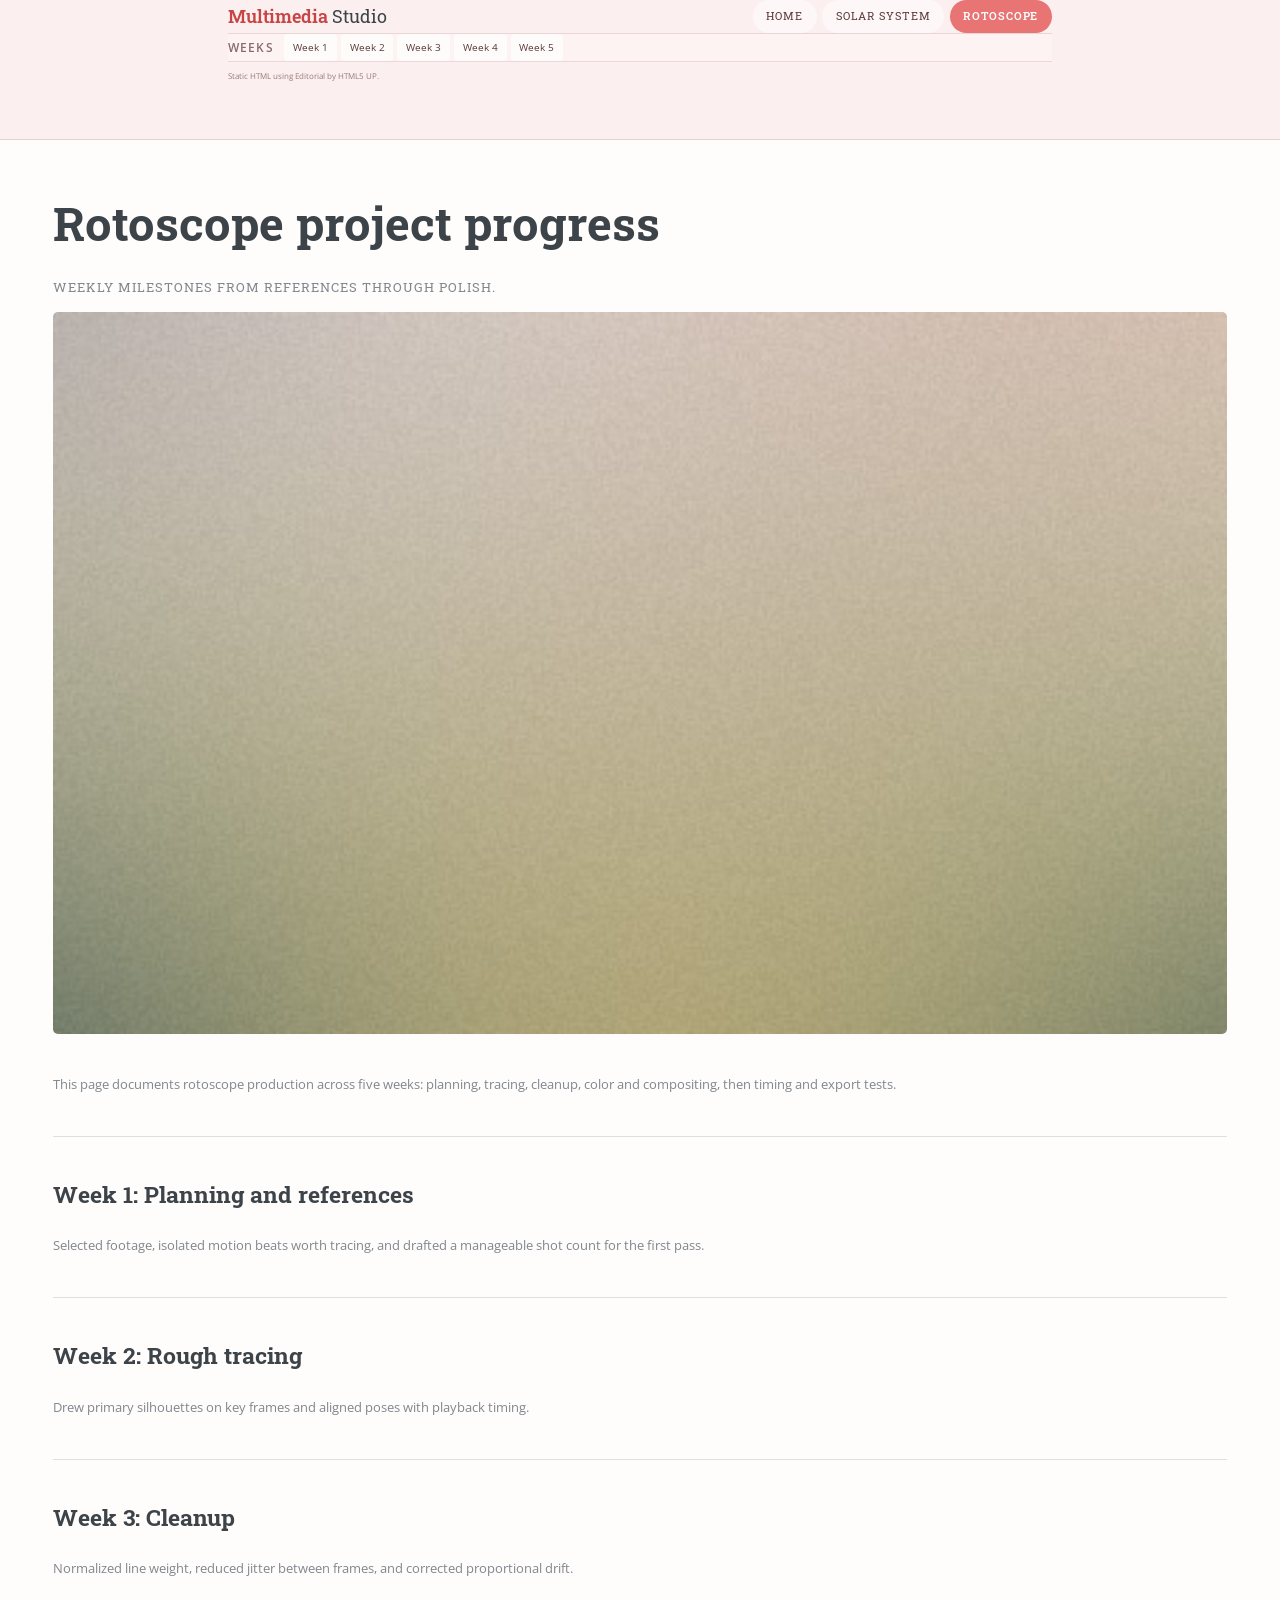
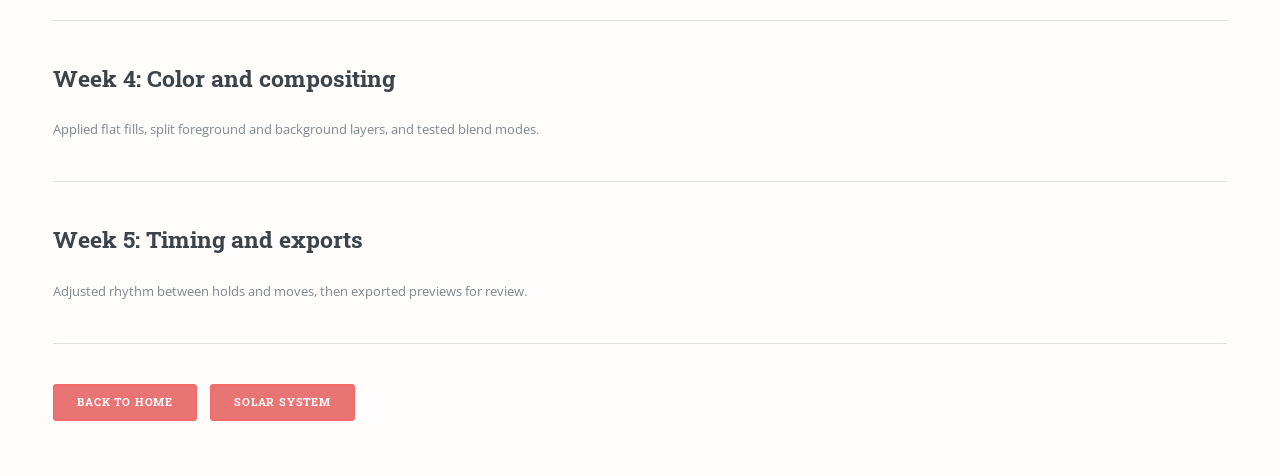
==== commit 1202ed3e: "AI gen" ====
--- a/rotoscope.html
+++ b/rotoscope.html
@@ -11,16 +11,42 @@
 	<link rel="stylesheet" href="assets/css/main.css">
 	<link rel="stylesheet" href="assets/css/site-theme.css">
 </head>
-<body class="is-preload">
+<body class="is-preload is-top-nav">
 
 	<div id="wrapper">
 
+		<div id="sidebar">
+			<div class="inner sites-top-inner">
+				<div class="sites-top-bar">
+					<a href="index.html" class="sites-brand"><strong>Multimedia</strong> Studio</a>
+					<nav id="menu" aria-label="Primary">
+						<ul>
+							<li><a href="index.html">Home</a></li>
+							<li><a href="solar-system.html">Solar System</a></li>
+							<li><a href="rotoscope.html" aria-current="page">Rotoscope</a></li>
+						</ul>
+					</nav>
+				</div>
+				<div class="sites-subbar">
+					<nav class="sites-week-nav" aria-label="Jump to week">
+						<p class="sites-week-nav-label">Weeks</p>
+						<ul>
+							<li><a href="#week1">Week 1</a></li>
+							<li><a href="#week2">Week 2</a></li>
+							<li><a href="#week3">Week 3</a></li>
+							<li><a href="#week4">Week 4</a></li>
+							<li><a href="#week5">Week 5</a></li>
+						</ul>
+					</nav>
+				</div>
+				<footer id="footer">
+					<p class="copyright">Static HTML using Editorial by HTML5 UP.</p>
+				</footer>
+			</div>
+		</div>
+
 		<div id="main">
 			<div class="inner">
-
-				<header id="header">
-					<a href="index.html" class="logo"><strong>Multimedia</strong> Studio</a>
-				</header>
 
 				<section>
 					<header class="main">
@@ -68,40 +94,6 @@
 			</div>
 		</div>
 
-		<div id="sidebar">
-			<div class="inner">
-
-				<nav id="menu">
-					<header class="major">
-						<h2>Menu</h2>
-					</header>
-					<ul>
-						<li><a href="index.html">Home</a></li>
-						<li><a href="solar-system.html">Solar System</a></li>
-						<li><a href="rotoscope.html">Rotoscope</a></li>
-					</ul>
-				</nav>
-
-				<section>
-					<header class="major">
-						<h2>Jump to weeks</h2>
-					</header>
-					<ul>
-						<li><a href="#week1">Week 1</a></li>
-						<li><a href="#week2">Week 2</a></li>
-						<li><a href="#week3">Week 3</a></li>
-						<li><a href="#week4">Week 4</a></li>
-						<li><a href="#week5">Week 5</a></li>
-					</ul>
-				</section>
-
-				<footer id="footer">
-					<p class="copyright">Static HTML using Editorial by HTML5 UP.</p>
-				</footer>
-
-			</div>
-		</div>
-
 	</div>
 
 	<script src="assets/js/jquery.min.js"></script>
@@ -109,6 +101,7 @@
 	<script src="assets/js/breakpoints.min.js"></script>
 	<script src="assets/js/util.js"></script>
 	<script src="assets/js/main.js"></script>
+	<script src="assets/js/top-nav.js"></script>
 
 </body>
 </html>
--- a/assets/css/site-theme.css
+++ b/assets/css/site-theme.css
@@ -42,6 +42,325 @@
 	border-bottom: none !important;
 }
 
-#header .logo strong {
+#header .logo strong,
+.sites-brand strong {
 	color: #c94444;
 }
+
+/* ----- Google Sites–style top bar (body.is-top-nav) ----- */
+body.is-top-nav #wrapper {
+	-moz-flex-direction: column;
+	-webkit-flex-direction: column;
+	-ms-flex-direction: column;
+	flex-direction: column;
+	min-height: 100vh;
+}
+
+body.is-top-nav #sidebar {
+	width: 100% !important;
+	max-width: none;
+	-moz-flex-shrink: 0;
+	-webkit-flex-shrink: 0;
+	-ms-flex-shrink: 0;
+	flex-shrink: 0;
+	box-shadow: 0 1px 0 rgba(210, 180, 180, 0.6);
+	z-index: 10001;
+}
+
+body.is-top-nav #sidebar.inactive {
+	margin-left: 0 !important;
+}
+
+body.is-top-nav #sidebar .toggle {
+	display: none !important;
+}
+
+body.is-top-nav #sidebar > .inner.sites-top-inner {
+	width: 100% !important;
+	max-width: 72em;
+	margin: 0 auto;
+	padding: 0 1.25rem;
+	position: relative;
+}
+
+body.is-top-nav #sidebar > .inner.sites-top-inner > * {
+	border-bottom: none;
+	margin: 0;
+	padding: 0;
+}
+
+body.is-top-nav #sidebar > .inner.sites-top-inner > *:not(:last-child) {
+	border-bottom: 1px solid rgba(210, 180, 180, 0.45);
+}
+
+body.is-top-nav .sites-top-bar {
+	display: -moz-flex;
+	display: -webkit-flex;
+	display: -ms-flex;
+	display: flex;
+	-moz-flex-wrap: wrap;
+	-webkit-flex-wrap: wrap;
+	-ms-flex-wrap: wrap;
+	flex-wrap: wrap;
+	-moz-align-items: center;
+	-webkit-align-items: center;
+	-ms-align-items: center;
+	align-items: center;
+	-moz-justify-content: space-between;
+	-webkit-justify-content: space-between;
+	-ms-justify-content: space-between;
+	justify-content: space-between;
+	gap: 0.75rem 1.25rem;
+	padding: 0.65rem 0;
+}
+
+body.is-top-nav .sites-brand {
+	font-family: "Roboto Slab", serif;
+	font-size: 1.1rem;
+	font-weight: 400;
+	border-bottom: none !important;
+	text-decoration: none;
+	color: #3d4449 !important;
+}
+
+body.is-top-nav .sites-brand:hover {
+	color: #b83636 !important;
+}
+
+body.is-top-nav #menu {
+	margin: 0;
+}
+
+body.is-top-nav #menu > ul {
+	display: -moz-flex;
+	display: -webkit-flex;
+	display: -ms-flex;
+	display: flex;
+	-moz-flex-wrap: wrap;
+	-webkit-flex-wrap: wrap;
+	-ms-flex-wrap: wrap;
+	flex-wrap: wrap;
+	-moz-align-items: center;
+	-webkit-align-items: center;
+	-ms-align-items: center;
+	align-items: center;
+	gap: 0.2rem 0.35rem;
+	margin: 0;
+	padding: 0;
+	list-style: none;
+	border: 0;
+}
+
+body.is-top-nav #menu > ul > li {
+	border: 0;
+	padding: 0;
+	margin: 0;
+}
+
+body.is-top-nav #menu > ul > li a {
+	display: block;
+	padding: 0.45rem 0.85rem;
+	border-radius: 1.25rem;
+	border-bottom: none !important;
+	text-decoration: none;
+	font-size: 0.95em;
+	color: #5c3a3a !important;
+	background-color: rgba(255, 255, 255, 0.55);
+}
+
+body.is-top-nav #menu > ul > li a:hover {
+	background-color: rgba(255, 220, 220, 0.85);
+	color: #b83636 !important;
+}
+
+body.is-top-nav #menu > ul > li a[aria-current="page"] {
+	background-color: #e87474;
+	color: #ffffff !important;
+	font-weight: 600;
+}
+
+body.is-top-nav #menu > ul > li a[aria-current="page"]:hover {
+	background-color: #d94848;
+	color: #ffffff !important;
+}
+
+body.is-top-nav .sites-subbar {
+	padding: 0.55rem 0 0.65rem;
+	background-color: rgba(255, 245, 245, 0.85);
+}
+
+body.is-top-nav .sites-subbar-heading {
+	margin: 0 0 0.4rem;
+	font-size: 0.72rem;
+	text-transform: uppercase;
+	letter-spacing: 0.12em;
+	color: #8a6a6a;
+	font-family: "Open Sans", sans-serif;
+}
+
+body.is-top-nav .sites-subbar .mini-posts {
+	display: -moz-flex;
+	display: -webkit-flex;
+	display: -ms-flex;
+	display: flex;
+	-moz-flex-wrap: wrap;
+	-webkit-flex-wrap: wrap;
+	-ms-flex-wrap: wrap;
+	flex-wrap: wrap;
+	gap: 0.75rem 1.25rem;
+	margin: 0;
+}
+
+body.is-top-nav .sites-subbar .mini-posts article {
+	display: -moz-flex;
+	display: -webkit-flex;
+	display: -ms-flex;
+	display: flex;
+	-moz-align-items: flex-start;
+	-webkit-align-items: flex-start;
+	-ms-align-items: flex-start;
+	align-items: flex-start;
+	gap: 0.65rem;
+	min-width: 0;
+}
+
+body.is-top-nav .sites-subbar .mini-posts .image {
+	margin: 0;
+	width: 4.5rem;
+	flex-shrink: 0;
+}
+
+body.is-top-nav .sites-subbar .mini-posts .image img {
+	display: block;
+	width: 100%;
+	height: auto;
+	border-radius: 0.25rem;
+}
+
+body.is-top-nav .sites-subbar .mini-posts p {
+	margin: 0;
+	font-size: 0.85em;
+	line-height: 1.45;
+	color: #7f888f;
+}
+
+body.is-top-nav .sites-subbar .actions {
+	margin: 0.35rem 0 0;
+}
+
+body.is-top-nav .sites-week-nav {
+	display: -moz-flex;
+	display: -webkit-flex;
+	display: -ms-flex;
+	display: flex;
+	-moz-flex-wrap: wrap;
+	-webkit-flex-wrap: wrap;
+	-ms-flex-wrap: wrap;
+	flex-wrap: wrap;
+	-moz-align-items: center;
+	-webkit-align-items: center;
+	-ms-align-items: center;
+	align-items: center;
+	gap: 0.45rem 0.65rem;
+}
+
+body.is-top-nav .sites-week-nav-label {
+	font-size: 0.72rem;
+	text-transform: uppercase;
+	letter-spacing: 0.1em;
+	color: #8a6a6a;
+	font-weight: 600;
+	margin: 0;
+}
+
+body.is-top-nav .sites-week-nav ul {
+	display: -moz-flex;
+	display: -webkit-flex;
+	display: -ms-flex;
+	display: flex;
+	-moz-flex-wrap: wrap;
+	-webkit-flex-wrap: wrap;
+	-ms-flex-wrap: wrap;
+	flex-wrap: wrap;
+	gap: 0.25rem;
+	margin: 0;
+	padding: 0;
+	list-style: none;
+}
+
+body.is-top-nav .sites-week-nav li {
+	margin: 0;
+	padding: 0;
+	border: 0;
+}
+
+body.is-top-nav .sites-week-nav a {
+	display: block;
+	padding: 0.3rem 0.55rem;
+	border-radius: 0.25rem;
+	border-bottom: none !important;
+	font-size: 0.85em;
+	background-color: rgba(255, 255, 255, 0.7);
+	color: #5c3a3a !important;
+}
+
+body.is-top-nav .sites-week-nav a:hover {
+	background-color: #f4c7c7;
+}
+
+body.is-top-nav #sidebar #footer {
+	padding: 0.45rem 0 0.55rem;
+	margin: 0;
+	font-size: 0.78em;
+}
+
+body.is-top-nav #sidebar #footer .copyright {
+	margin: 0;
+	color: #9a7a7a;
+}
+
+body.is-top-nav #main {
+	width: 100%;
+}
+
+@media screen and (max-width: 1280px) {
+	body.is-top-nav #sidebar {
+		position: relative !important;
+		left: auto !important;
+		top: auto !important;
+		height: auto !important;
+		box-shadow: 0 1px 0 rgba(210, 180, 180, 0.6) !important;
+	}
+
+	body.is-top-nav #sidebar > .inner.sites-top-inner {
+		position: relative !important;
+		height: auto !important;
+		overflow: visible !important;
+		left: auto !important;
+		top: auto !important;
+	}
+
+	body.is-preload.is-top-nav #sidebar {
+		display: block !important;
+	}
+}
+
+@media screen and (max-width: 736px) {
+	body.is-top-nav .sites-top-bar {
+		-moz-flex-direction: column;
+		-webkit-flex-direction: column;
+		-ms-flex-direction: column;
+		flex-direction: column;
+		-moz-align-items: stretch;
+		-webkit-align-items: stretch;
+		-ms-align-items: stretch;
+		align-items: stretch;
+	}
+
+	body.is-top-nav #menu > ul {
+		-moz-justify-content: flex-start;
+		-webkit-justify-content: flex-start;
+		-ms-justify-content: flex-start;
+		justify-content: flex-start;
+	}
+}
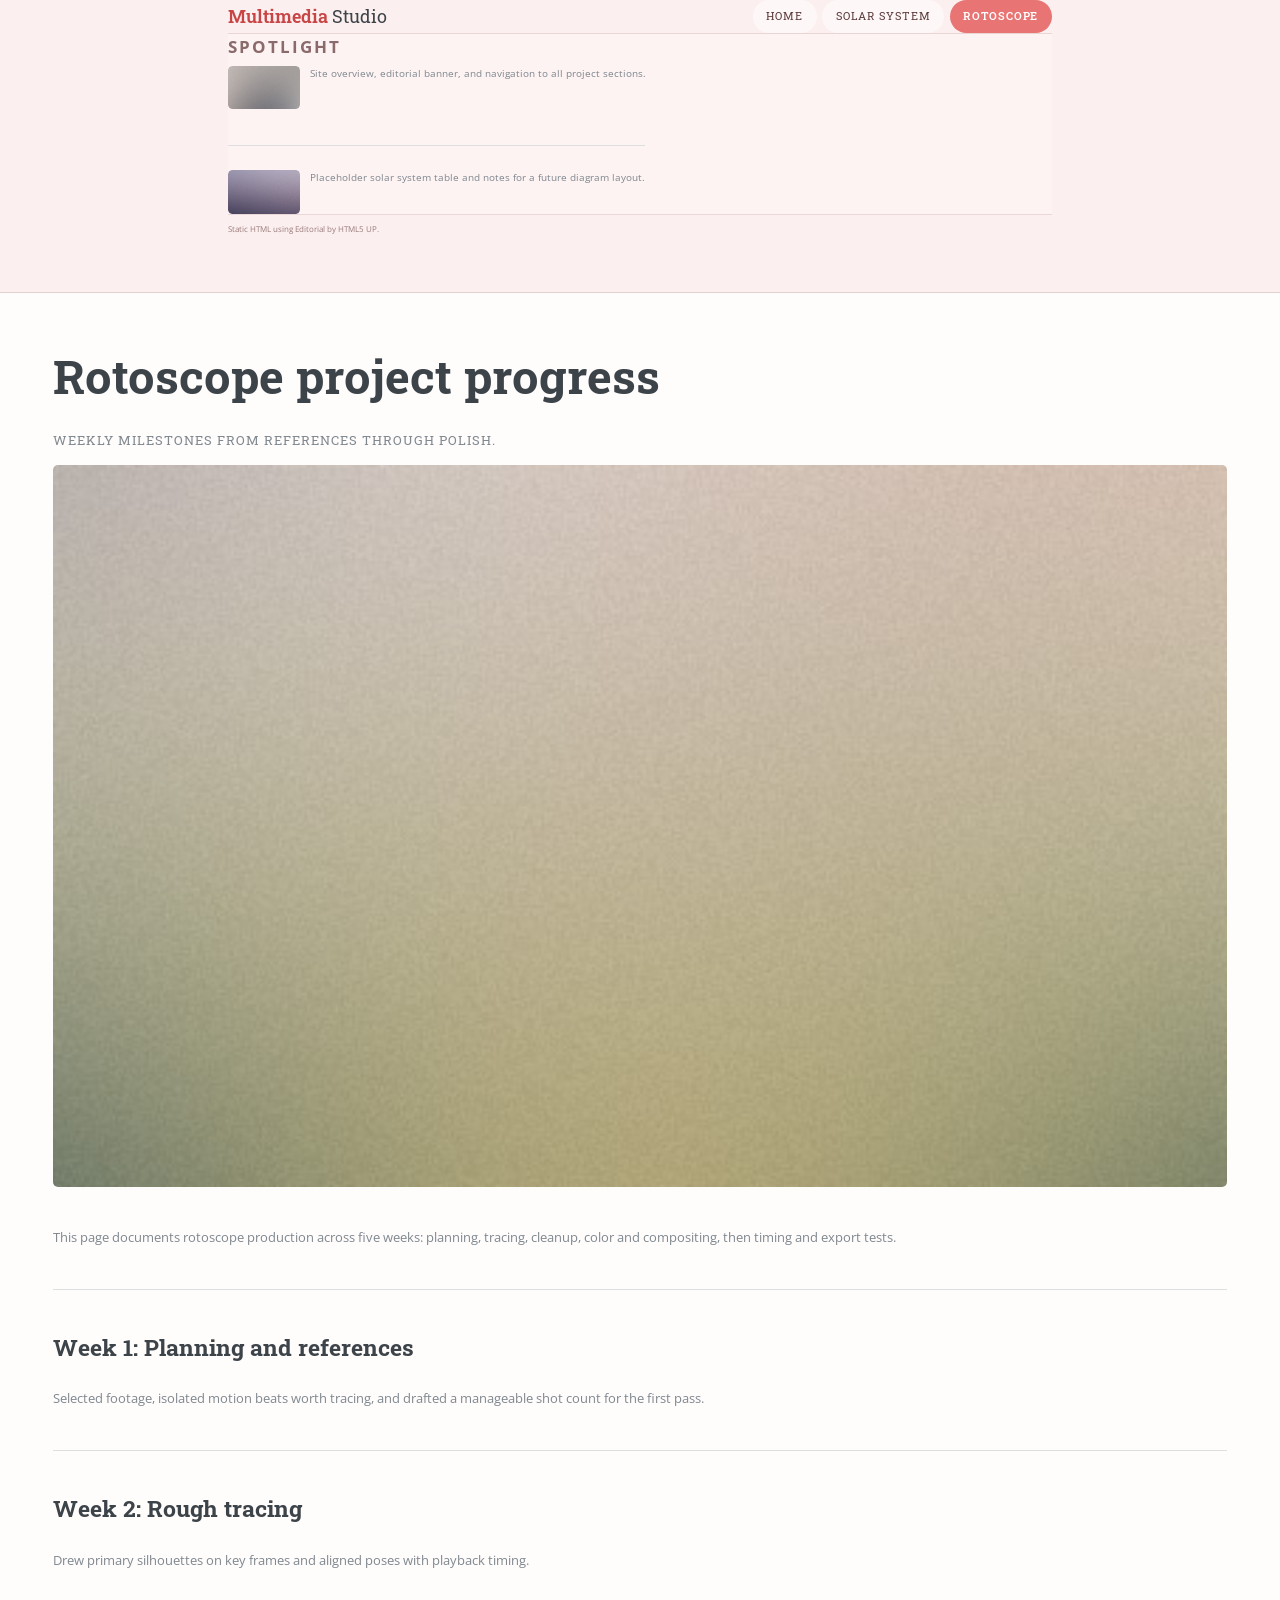
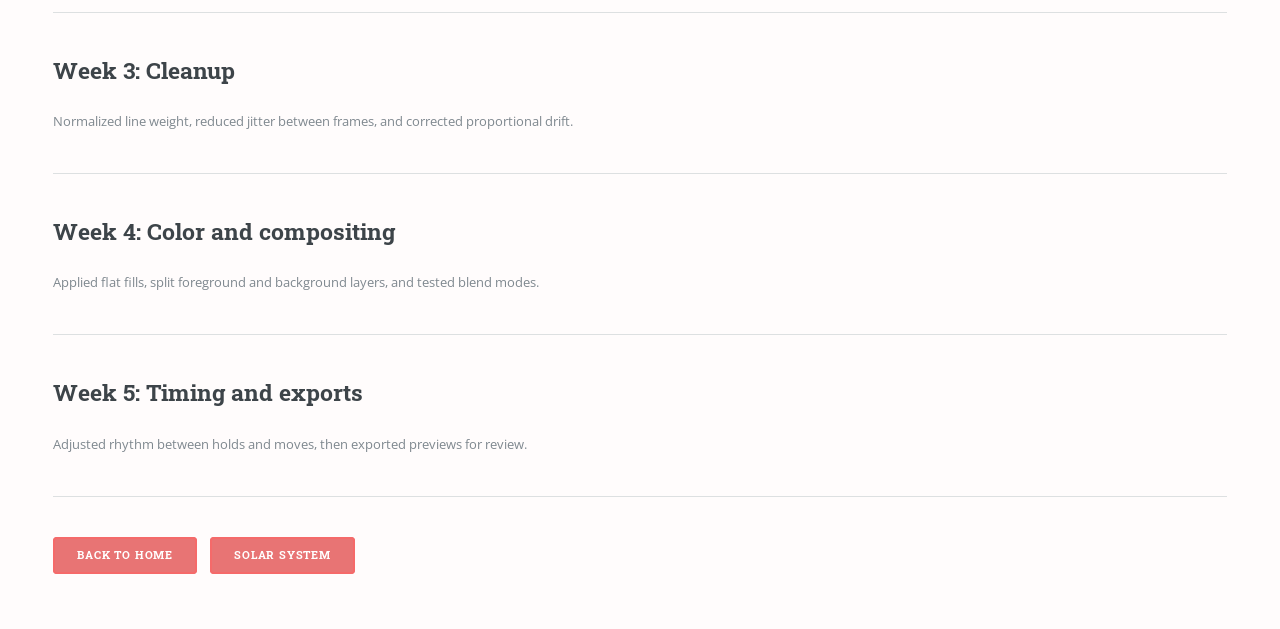
==== commit 4cef7120: "AI gen" ====
--- a/rotoscope.html
+++ b/rotoscope.html
@@ -28,16 +28,19 @@
 					</nav>
 				</div>
 				<div class="sites-subbar">
-					<nav class="sites-week-nav" aria-label="Jump to week">
-						<p class="sites-week-nav-label">Weeks</p>
-						<ul>
-							<li><a href="#week1">Week 1</a></li>
-							<li><a href="#week2">Week 2</a></li>
-							<li><a href="#week3">Week 3</a></li>
-							<li><a href="#week4">Week 4</a></li>
-							<li><a href="#week5">Week 5</a></li>
-						</ul>
-					</nav>
+					<section class="sites-spotlight">
+						<h2 class="sites-subbar-heading">Spotlight</h2>
+						<div class="mini-posts">
+							<article>
+								<a href="index.html" class="image"><img src="images/pic07.jpg" alt="Thumbnail linking to the home page"></a>
+								<p>Site overview, editorial banner, and navigation to all project sections.</p>
+							</article>
+							<article>
+								<a href="solar-system.html" class="image"><img src="images/pic08.jpg" alt="Thumbnail linking to the Solar System page"></a>
+								<p>Placeholder solar system table and notes for a future diagram layout.</p>
+							</article>
+						</div>
+					</section>
 				</div>
 				<footer id="footer">
 					<p class="copyright">Static HTML using Editorial by HTML5 UP.</p>
--- a/assets/css/site-theme.css
+++ b/assets/css/site-theme.css
@@ -248,66 +248,6 @@
 	margin: 0.35rem 0 0;
 }
 
-body.is-top-nav .sites-week-nav {
-	display: -moz-flex;
-	display: -webkit-flex;
-	display: -ms-flex;
-	display: flex;
-	-moz-flex-wrap: wrap;
-	-webkit-flex-wrap: wrap;
-	-ms-flex-wrap: wrap;
-	flex-wrap: wrap;
-	-moz-align-items: center;
-	-webkit-align-items: center;
-	-ms-align-items: center;
-	align-items: center;
-	gap: 0.45rem 0.65rem;
-}
-
-body.is-top-nav .sites-week-nav-label {
-	font-size: 0.72rem;
-	text-transform: uppercase;
-	letter-spacing: 0.1em;
-	color: #8a6a6a;
-	font-weight: 600;
-	margin: 0;
-}
-
-body.is-top-nav .sites-week-nav ul {
-	display: -moz-flex;
-	display: -webkit-flex;
-	display: -ms-flex;
-	display: flex;
-	-moz-flex-wrap: wrap;
-	-webkit-flex-wrap: wrap;
-	-ms-flex-wrap: wrap;
-	flex-wrap: wrap;
-	gap: 0.25rem;
-	margin: 0;
-	padding: 0;
-	list-style: none;
-}
-
-body.is-top-nav .sites-week-nav li {
-	margin: 0;
-	padding: 0;
-	border: 0;
-}
-
-body.is-top-nav .sites-week-nav a {
-	display: block;
-	padding: 0.3rem 0.55rem;
-	border-radius: 0.25rem;
-	border-bottom: none !important;
-	font-size: 0.85em;
-	background-color: rgba(255, 255, 255, 0.7);
-	color: #5c3a3a !important;
-}
-
-body.is-top-nav .sites-week-nav a:hover {
-	background-color: #f4c7c7;
-}
-
 body.is-top-nav #sidebar #footer {
 	padding: 0.45rem 0 0.55rem;
 	margin: 0;
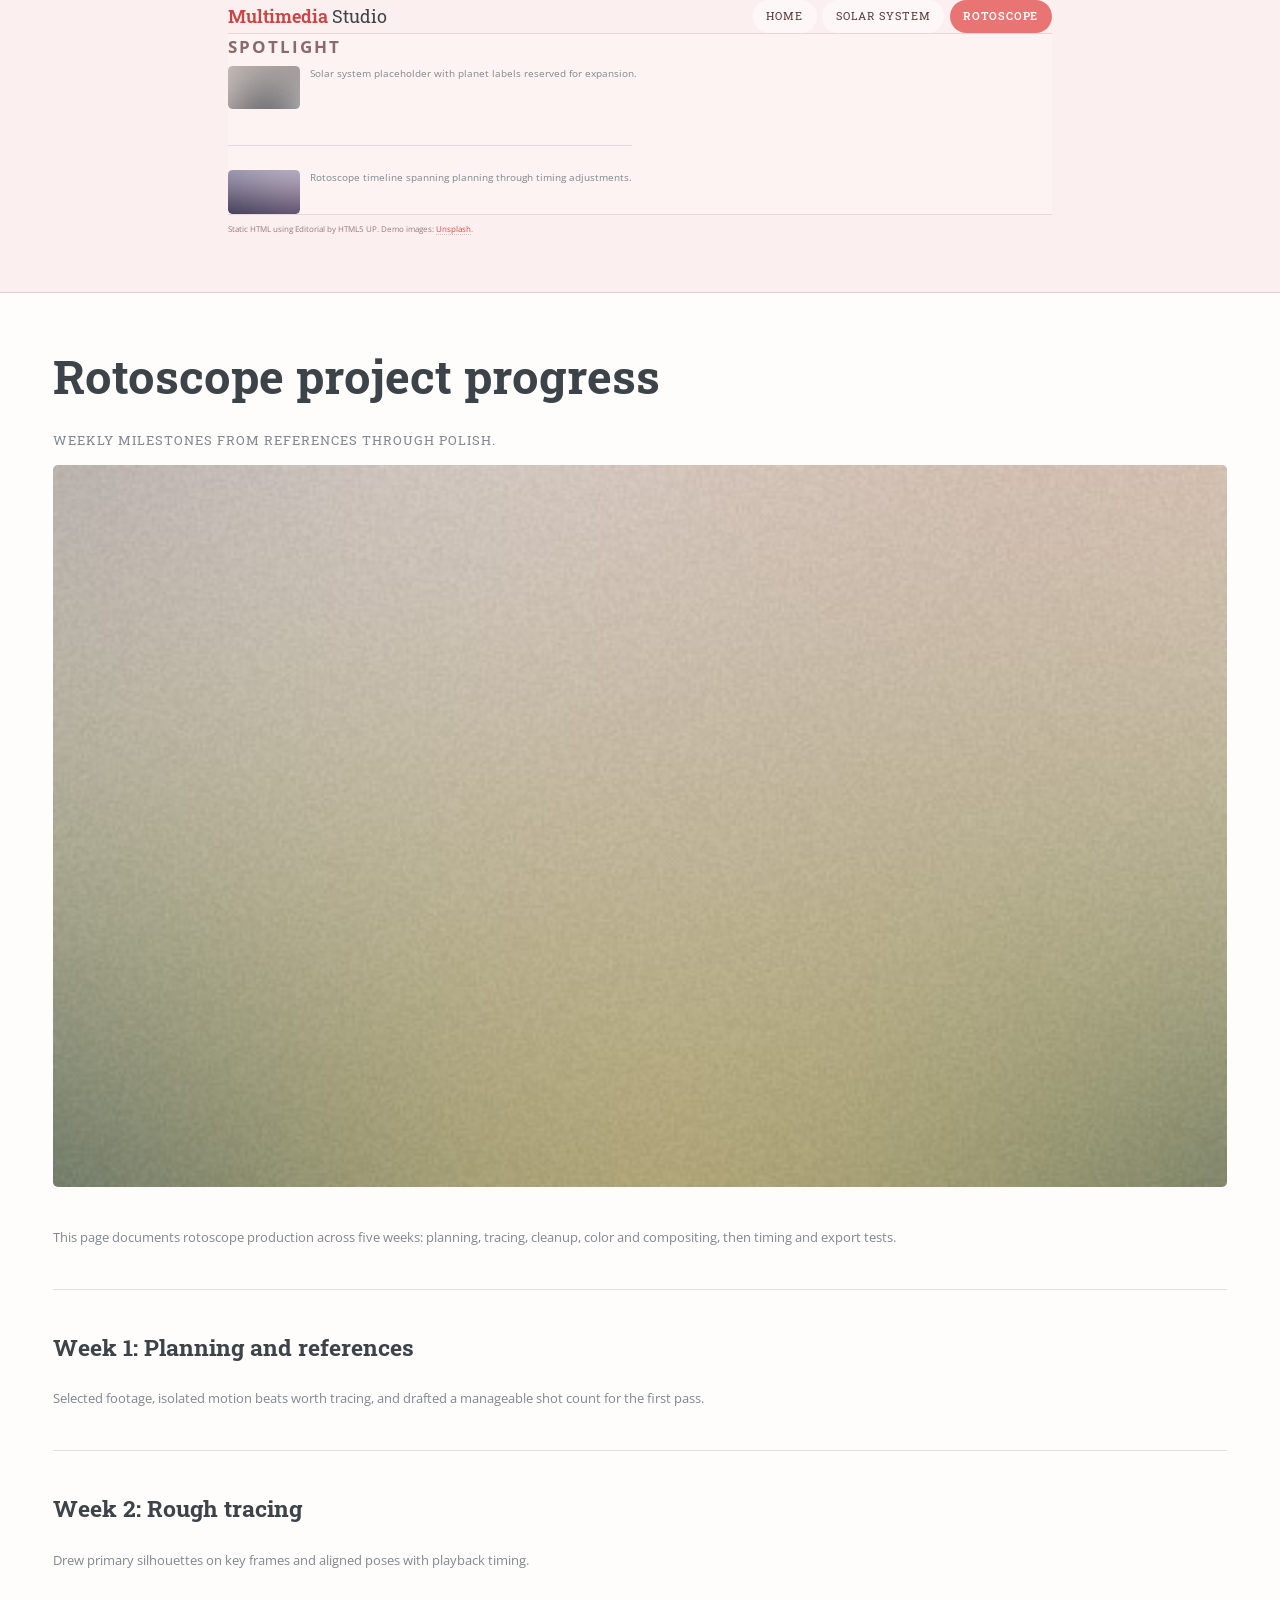
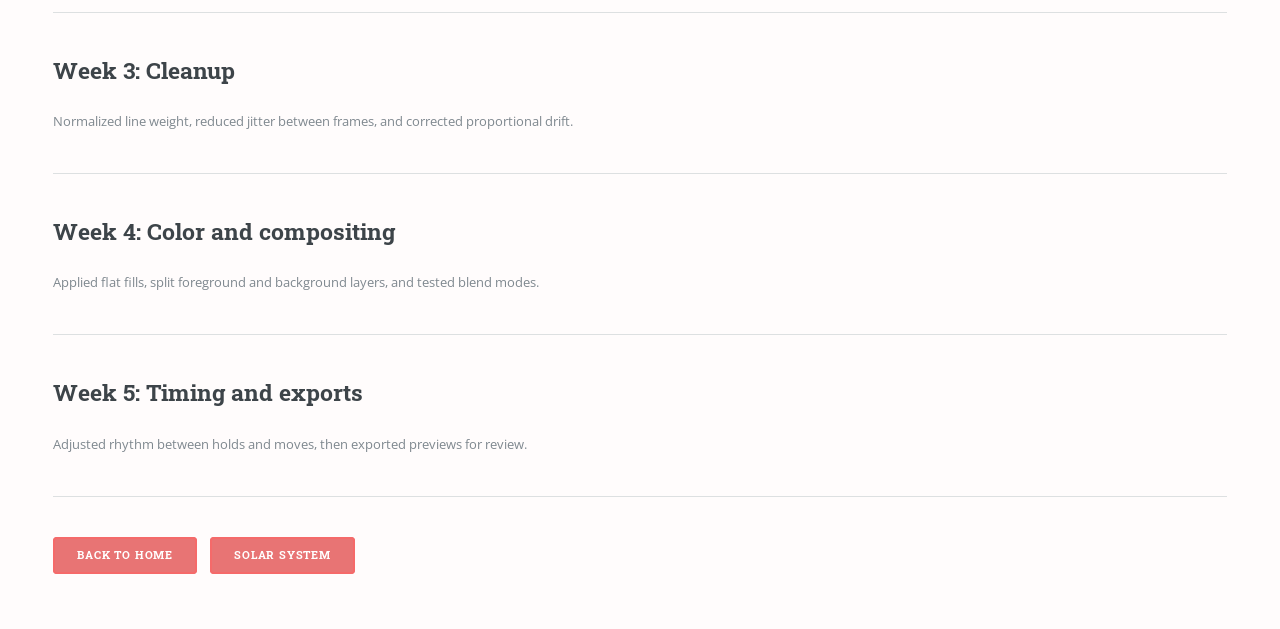
==== commit 1e2b6cc9: "AI gen" ====
--- a/rotoscope.html
+++ b/rotoscope.html
@@ -32,18 +32,18 @@
 						<h2 class="sites-subbar-heading">Spotlight</h2>
 						<div class="mini-posts">
 							<article>
-								<a href="index.html" class="image"><img src="images/pic07.jpg" alt="Thumbnail linking to the home page"></a>
-								<p>Site overview, editorial banner, and navigation to all project sections.</p>
+								<a href="solar-system.html" class="image"><img src="images/pic07.jpg" alt="Solar system spotlight thumbnail"></a>
+								<p>Solar system placeholder with planet labels reserved for expansion.</p>
 							</article>
 							<article>
-								<a href="solar-system.html" class="image"><img src="images/pic08.jpg" alt="Thumbnail linking to the Solar System page"></a>
-								<p>Placeholder solar system table and notes for a future diagram layout.</p>
+								<a href="rotoscope.html" class="image"><img src="images/pic08.jpg" alt="Rotoscope spotlight thumbnail"></a>
+								<p>Rotoscope timeline spanning planning through timing adjustments.</p>
 							</article>
 						</div>
 					</section>
 				</div>
 				<footer id="footer">
-					<p class="copyright">Static HTML using Editorial by HTML5 UP.</p>
+					<p class="copyright">Static HTML using Editorial by HTML5 UP. Demo images: <a href="https://unsplash.com">Unsplash</a>.</p>
 				</footer>
 			</div>
 		</div>
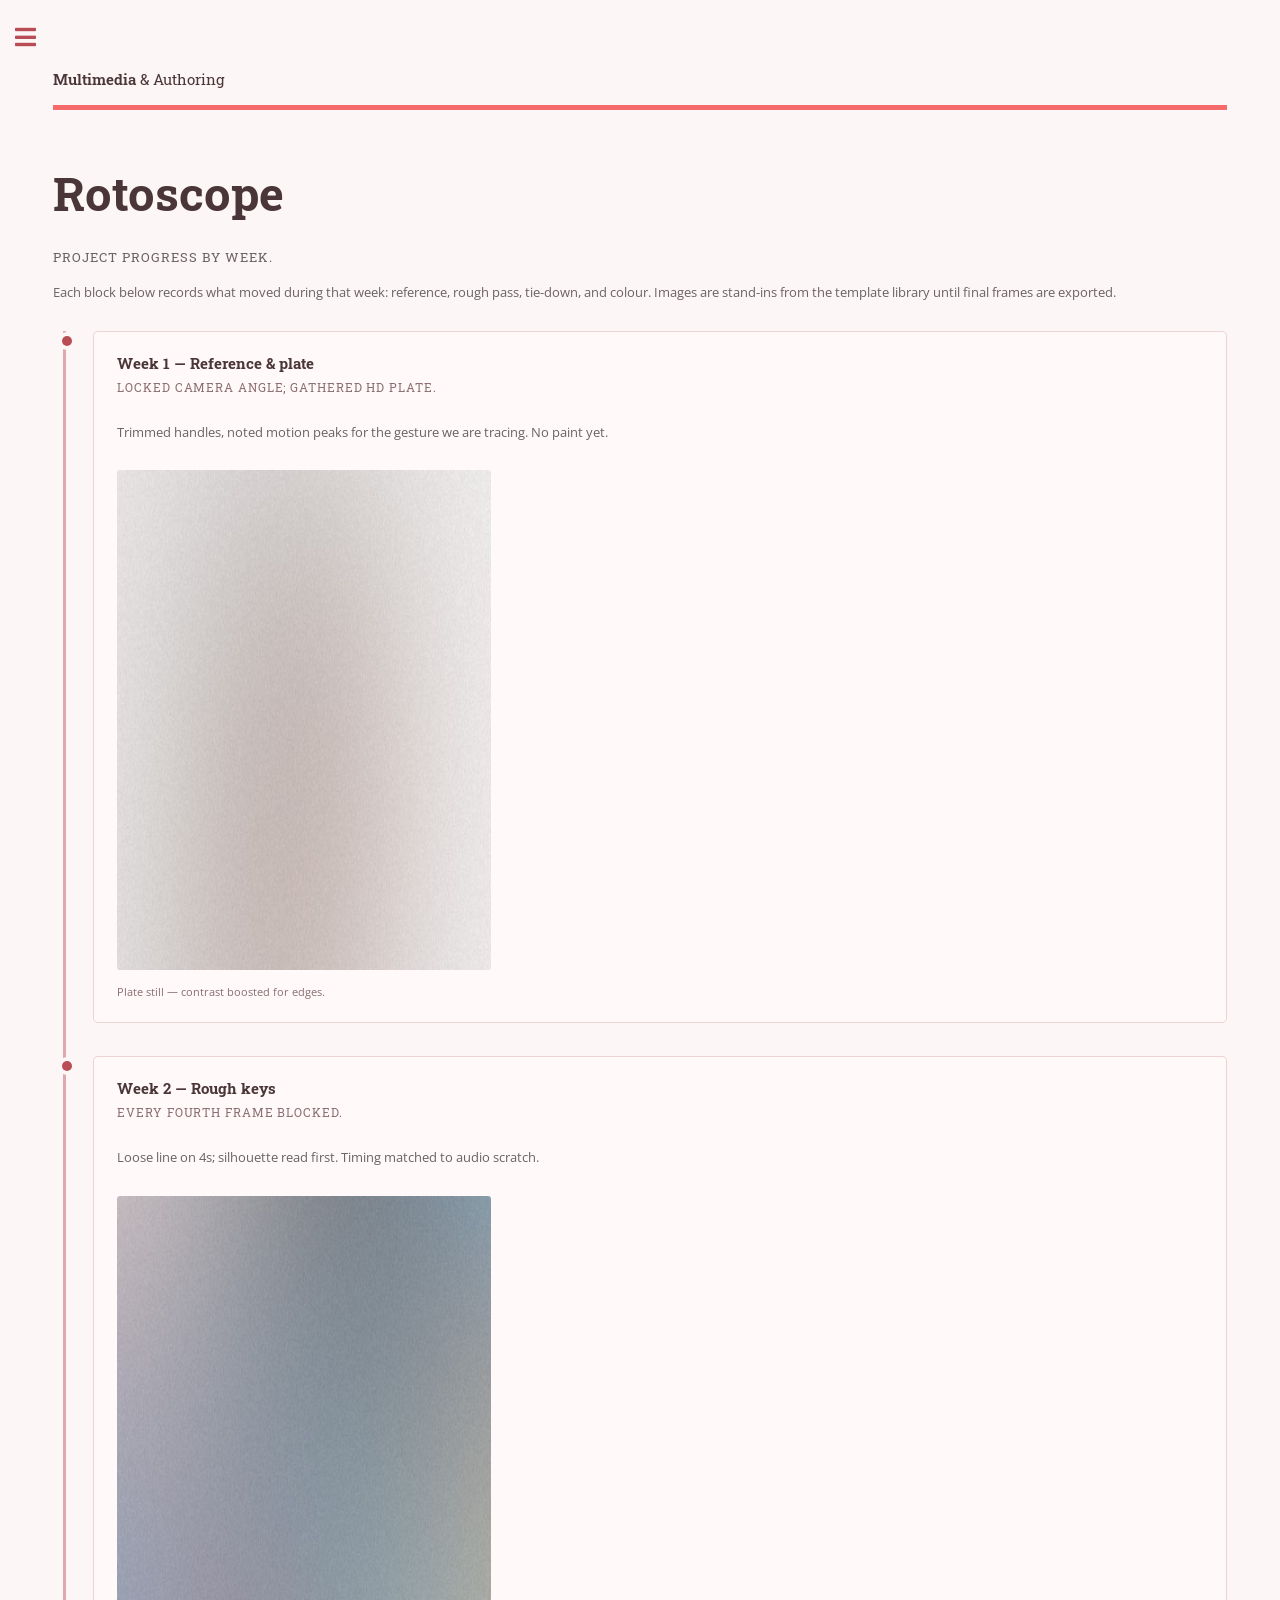
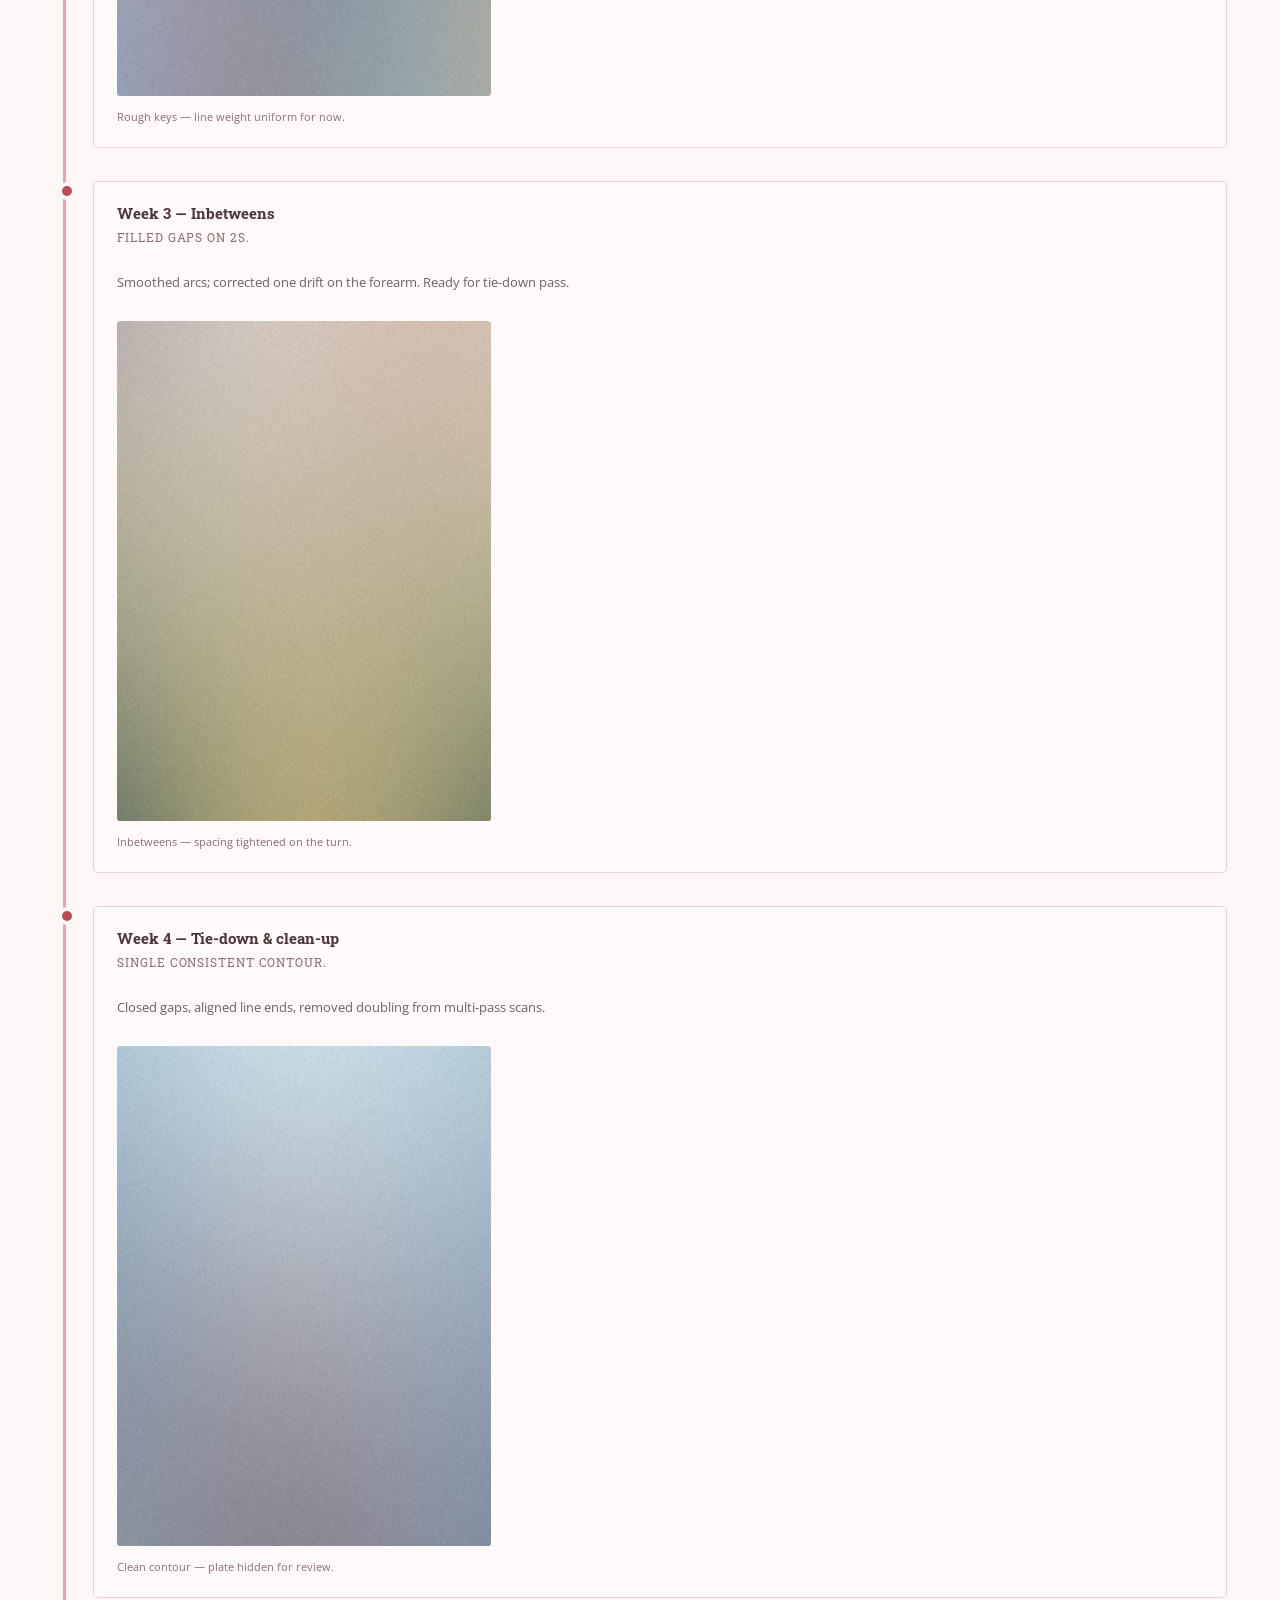
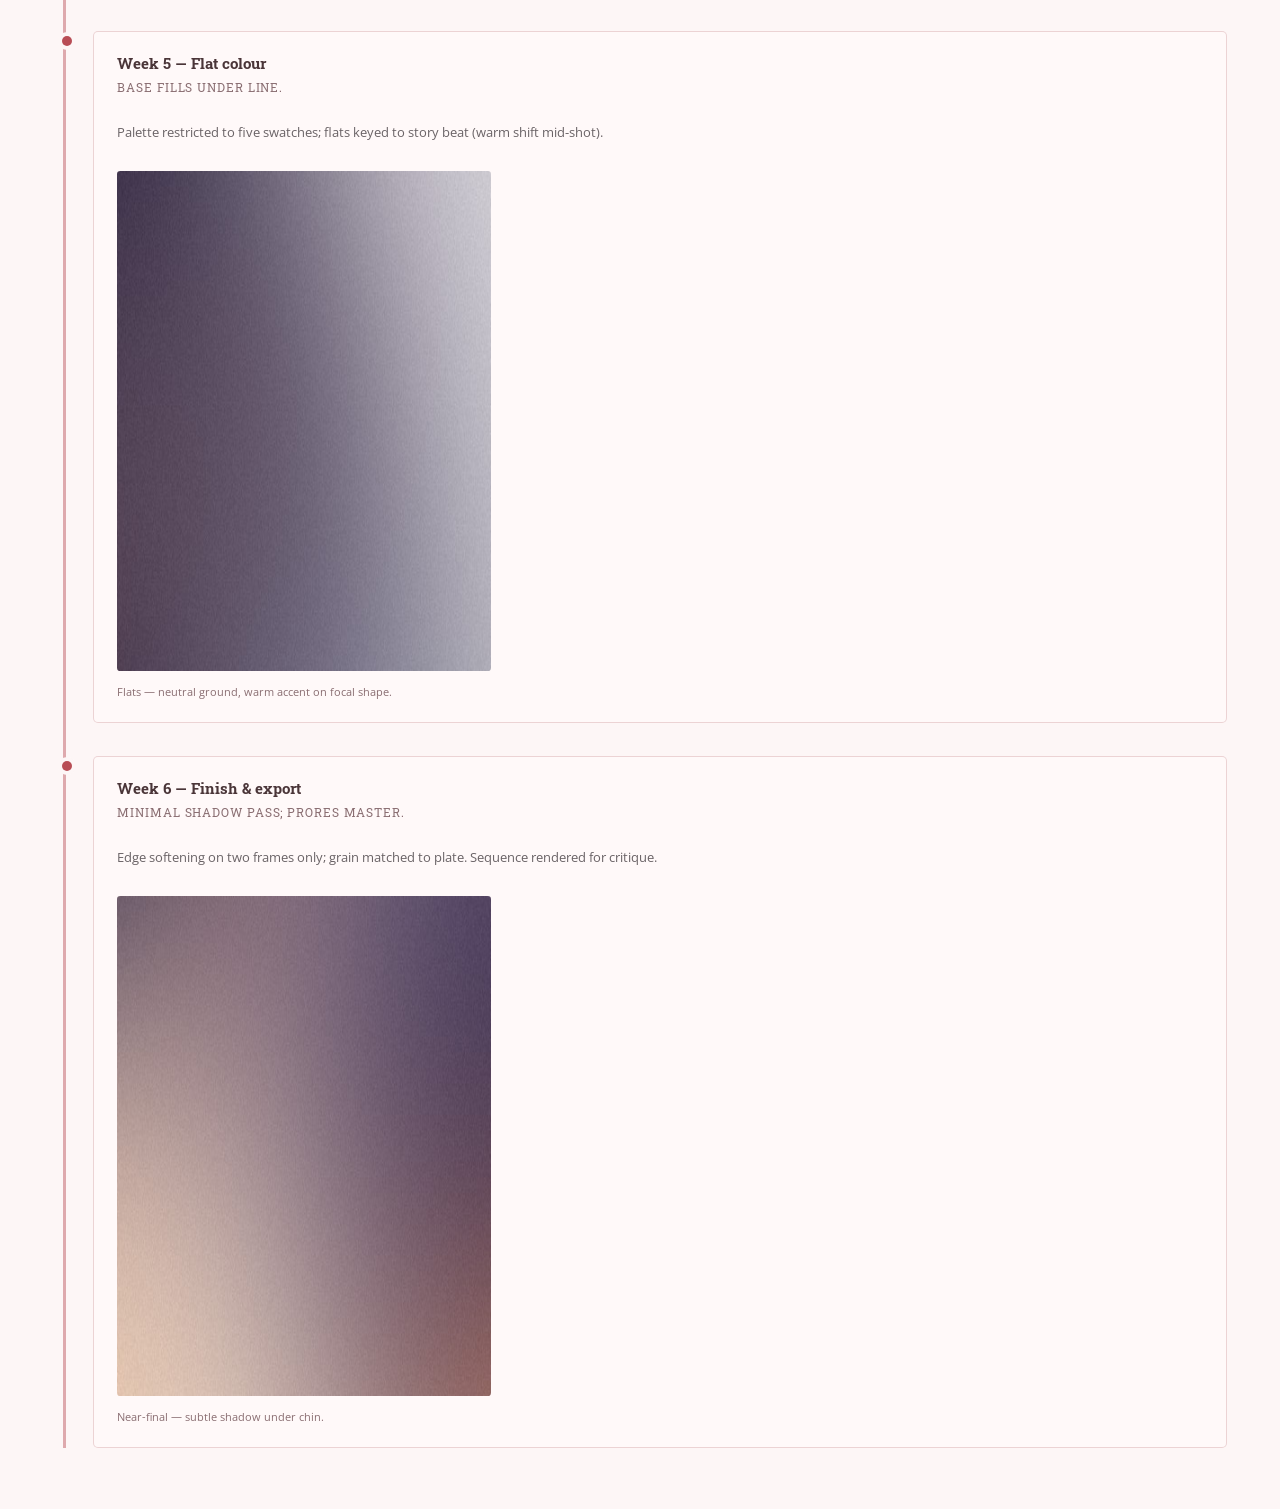
==== commit 0efed31d: "AI gen" ====
--- a/rotoscope.html
+++ b/rotoscope.html
@@ -1,110 +1,143 @@
 <!DOCTYPE html>
-<!--
-	Editorial by HTML5 UP — adapted for course pages.
-	html5up.net | @ajlkn | CCA 3.0 (html5up.net/license)
--->
 <html lang="en">
 <head>
-	<title>Multimedia Studio | Rotoscope</title>
-	<meta charset="utf-8">
-	<meta name="viewport" content="width=device-width, initial-scale=1">
-	<link rel="stylesheet" href="assets/css/main.css">
-	<link rel="stylesheet" href="assets/css/site-theme.css">
+<meta charset="utf-8">
+<meta name="viewport" content="width=device-width, initial-scale=1">
+<title>Rotoscope — Multimedia &amp; Authoring</title>
+<link rel="stylesheet" href="assets/css/main.css">
+<link rel="stylesheet" href="assets/css/site-theme.css">
 </head>
-<body class="is-preload is-top-nav">
-
-	<div id="wrapper">
-
-		<div id="sidebar">
-			<div class="inner sites-top-inner">
-				<div class="sites-top-bar">
-					<a href="index.html" class="sites-brand"><strong>Multimedia</strong> Studio</a>
-					<nav id="menu" aria-label="Primary">
-						<ul>
-							<li><a href="index.html">Home</a></li>
-							<li><a href="solar-system.html">Solar System</a></li>
-							<li><a href="rotoscope.html" aria-current="page">Rotoscope</a></li>
-						</ul>
-					</nav>
-				</div>
-				<div class="sites-subbar">
-					<section class="sites-spotlight">
-						<h2 class="sites-subbar-heading">Spotlight</h2>
-						<div class="mini-posts">
-							<article>
-								<a href="solar-system.html" class="image"><img src="images/pic07.jpg" alt="Solar system spotlight thumbnail"></a>
-								<p>Solar system placeholder with planet labels reserved for expansion.</p>
-							</article>
-							<article>
-								<a href="rotoscope.html" class="image"><img src="images/pic08.jpg" alt="Rotoscope spotlight thumbnail"></a>
-								<p>Rotoscope timeline spanning planning through timing adjustments.</p>
-							</article>
-						</div>
-					</section>
-				</div>
-				<footer id="footer">
-					<p class="copyright">Static HTML using Editorial by HTML5 UP. Demo images: <a href="https://unsplash.com">Unsplash</a>.</p>
-				</footer>
-			</div>
-		</div>
-
-		<div id="main">
-			<div class="inner">
-
-				<section>
-					<header class="main">
-						<h1>Rotoscope project progress</h1>
-						<p>Weekly milestones from references through polish.</p>
-					</header>
-
-					<span class="image main"><img src="images/pic03.jpg" alt="Banner image for rotoscope documentation"></span>
-
-					<p>This page documents rotoscope production across five weeks: planning, tracing, cleanup, color and compositing, then timing and export tests.</p>
-
-					<hr class="major">
-
-					<h2 id="week1">Week 1: Planning and references</h2>
-					<p>Selected footage, isolated motion beats worth tracing, and drafted a manageable shot count for the first pass.</p>
-
-					<hr class="major">
-
-					<h2 id="week2">Week 2: Rough tracing</h2>
-					<p>Drew primary silhouettes on key frames and aligned poses with playback timing.</p>
-
-					<hr class="major">
-
-					<h2 id="week3">Week 3: Cleanup</h2>
-					<p>Normalized line weight, reduced jitter between frames, and corrected proportional drift.</p>
-
-					<hr class="major">
-
-					<h2 id="week4">Week 4: Color and compositing</h2>
-					<p>Applied flat fills, split foreground and background layers, and tested blend modes.</p>
-
-					<hr class="major">
-
-					<h2 id="week5">Week 5: Timing and exports</h2>
-					<p>Adjusted rhythm between holds and moves, then exported previews for review.</p>
-
-					<hr class="major">
-
-					<ul class="actions">
-						<li><a href="index.html" class="button">Back to home</a></li>
-						<li><a href="solar-system.html" class="button">Solar System</a></li>
-					</ul>
-				</section>
-
-			</div>
-		</div>
-
-	</div>
-
-	<script src="assets/js/jquery.min.js"></script>
-	<script src="assets/js/browser.min.js"></script>
-	<script src="assets/js/breakpoints.min.js"></script>
-	<script src="assets/js/util.js"></script>
-	<script src="assets/js/main.js"></script>
-	<script src="assets/js/top-nav.js"></script>
-
+<body class="is-preload site-editorial">
+<div id="wrapper">
+<div id="main">
+<div class="inner">
+<header id="header">
+<a href="index.html" class="logo"><strong>Multimedia</strong> &amp; Authoring</a>
+</header>
+<section>
+<header class="main">
+<h1>Rotoscope</h1>
+<p>Project progress by week.</p>
+</header>
+<p>Each block below records what moved during that week: reference, rough pass, tie-down, and colour. Images are stand-ins from the template library until final frames are exported.</p>
+<h2 class="visually-hidden">Weekly progress log</h2>
+<ol class="rotoscope-timeline">
+<li>
+<article class="rotoscope-week">
+<header>
+<h3>Week 1 — Reference &amp; plate</h3>
+<p class="week-meta">Locked camera angle; gathered HD plate.</p>
+</header>
+<p>Trimmed handles, noted motion peaks for the gesture we are tracing. No paint yet.</p>
+<figure>
+<img src="images/pic01.jpg" width="800" height="500" alt="Week 1: location plate still used as tracing reference.">
+<figcaption>Plate still — contrast boosted for edges.</figcaption>
+</figure>
+</article>
+</li>
+<li>
+<article class="rotoscope-week">
+<header>
+<h3>Week 2 — Rough keys</h3>
+<p class="week-meta">Every fourth frame blocked.</p>
+</header>
+<p>Loose line on 4s; silhouette read first. Timing matched to audio scratch.</p>
+<figure>
+<img src="images/pic02.jpg" width="800" height="500" alt="Week 2: rough key drawings over the plate.">
+<figcaption>Rough keys — line weight uniform for now.</figcaption>
+</figure>
+</article>
+</li>
+<li>
+<article class="rotoscope-week">
+<header>
+<h3>Week 3 — Inbetweens</h3>
+<p class="week-meta">Filled gaps on 2s.</p>
+</header>
+<p>Smoothed arcs; corrected one drift on the forearm. Ready for tie-down pass.</p>
+<figure>
+<img src="images/pic03.jpg" width="800" height="500" alt="Week 3: denser breakdown between key poses.">
+<figcaption>Inbetweens — spacing tightened on the turn.</figcaption>
+</figure>
+</article>
+</li>
+<li>
+<article class="rotoscope-week">
+<header>
+<h3>Week 4 — Tie-down &amp; clean-up</h3>
+<p class="week-meta">Single consistent contour.</p>
+</header>
+<p>Closed gaps, aligned line ends, removed doubling from multi-pass scans.</p>
+<figure>
+<img src="images/pic04.jpg" width="800" height="500" alt="Week 4: cleaned contour lines ready for colour.">
+<figcaption>Clean contour — plate hidden for review.</figcaption>
+</figure>
+</article>
+</li>
+<li>
+<article class="rotoscope-week">
+<header>
+<h3>Week 5 — Flat colour</h3>
+<p class="week-meta">Base fills under line.</p>
+</header>
+<p>Palette restricted to five swatches; flats keyed to story beat (warm shift mid-shot).</p>
+<figure>
+<img src="images/pic05.jpg" width="800" height="500" alt="Week 5: flat colour fills beneath inked lines.">
+<figcaption>Flats — neutral ground, warm accent on focal shape.</figcaption>
+</figure>
+</article>
+</li>
+<li>
+<article class="rotoscope-week">
+<header>
+<h3>Week 6 — Finish &amp; export</h3>
+<p class="week-meta">Minimal shadow pass; ProRes master.</p>
+</header>
+<p>Edge softening on two frames only; grain matched to plate. Sequence rendered for critique.</p>
+<figure>
+<img src="images/pic06.jpg" width="800" height="500" alt="Week 6: near-final graded rotoscope frame.">
+<figcaption>Near-final — subtle shadow under chin.</figcaption>
+</figure>
+</article>
+</li>
+</ol>
+</section>
+</div>
+</div>
+<div id="sidebar">
+<div class="inner">
+<div id="search" class="alt">
+<form method="get" action="#" role="search">
+<label for="query" class="visually-hidden">Search</label>
+<input type="search" name="query" id="query" placeholder="Search" autocomplete="off">
+</form>
+</div>
+<nav id="menu" aria-label="Primary">
+<header class="major">
+<h2>Menu</h2>
+</header>
+<ul>
+<li><a href="index.html">Home</a></li>
+<li><a href="solar-system.html">Solar system</a></li>
+<li class="nav-current"><a href="rotoscope.html" aria-current="page">Rotoscope</a></li>
+</ul>
+</nav>
+<section>
+<header class="major">
+<h2>Colophon</h2>
+</header>
+<p>Design based on Editorial by HTML5 UP, extended with local theme CSS.</p>
+</section>
+<footer id="footer">
+<p class="copyright">Multimedia &amp; Authoring. Template: <a href="https://html5up.net/editorial">HTML5 UP Editorial</a>.</p>
+</footer>
+</div>
+</div>
+</div>
+<script src="assets/js/jquery.min.js"></script>
+<script src="assets/js/browser.min.js"></script>
+<script src="assets/js/breakpoints.min.js"></script>
+<script src="assets/js/util.js"></script>
+<script src="assets/js/main.js"></script>
 </body>
 </html>
--- a/assets/css/site-theme.css
+++ b/assets/css/site-theme.css
@@ -1,306 +1,250 @@
-/* Editorial light-red overrides — load after assets/css/main.css */
-body {
-	background-color: #fff8f8 !important;
-}
-
-#main > .inner {
-	background-color: rgba(255, 252, 252, 0.96);
-}
-
-#sidebar {
-	background-color: #fcefef !important;
-}
-
-#sidebar > .inner > .alt {
-	background-color: #f5e4e4 !important;
-}
-
-a {
-	color: #d94848 !important;
-	border-bottom-color: rgba(217, 72, 72, 0.35) !important;
-}
-
-a:hover {
-	color: #b83636 !important;
-	border-bottom-color: #b83636 !important;
-}
-
-.button {
-	background-color: #e87474 !important;
-	color: #ffffff !important;
-	border-bottom-color: transparent !important;
-}
-
-.button:hover {
-	background-color: #d94848 !important;
-	color: #ffffff !important;
-}
-
-input[type="submit"],
-input[type="reset"],
-button {
-	border-bottom: none !important;
-}
-
-#header .logo strong,
-.sites-brand strong {
-	color: #c94444;
-}
-
-/* ----- Google Sites–style top bar (body.is-top-nav) ----- */
-body.is-top-nav #wrapper {
-	-moz-flex-direction: column;
-	-webkit-flex-direction: column;
-	-ms-flex-direction: column;
-	flex-direction: column;
-	min-height: 100vh;
-}
-
-body.is-top-nav #sidebar {
-	width: 100% !important;
-	max-width: none;
-	-moz-flex-shrink: 0;
-	-webkit-flex-shrink: 0;
-	-ms-flex-shrink: 0;
-	flex-shrink: 0;
-	box-shadow: 0 1px 0 rgba(210, 180, 180, 0.6);
-	z-index: 10001;
-}
-
-body.is-top-nav #sidebar.inactive {
-	margin-left: 0 !important;
-}
-
-body.is-top-nav #sidebar .toggle {
-	display: none !important;
-}
-
-body.is-top-nav #sidebar > .inner.sites-top-inner {
-	width: 100% !important;
-	max-width: 72em;
-	margin: 0 auto;
-	padding: 0 1.25rem;
-	position: relative;
-}
-
-body.is-top-nav #sidebar > .inner.sites-top-inner > * {
-	border-bottom: none;
-	margin: 0;
-	padding: 0;
-}
-
-body.is-top-nav #sidebar > .inner.sites-top-inner > *:not(:last-child) {
-	border-bottom: 1px solid rgba(210, 180, 180, 0.45);
-}
-
-body.is-top-nav .sites-top-bar {
-	display: -moz-flex;
-	display: -webkit-flex;
-	display: -ms-flex;
-	display: flex;
-	-moz-flex-wrap: wrap;
-	-webkit-flex-wrap: wrap;
-	-ms-flex-wrap: wrap;
-	flex-wrap: wrap;
-	-moz-align-items: center;
-	-webkit-align-items: center;
-	-ms-align-items: center;
-	align-items: center;
-	-moz-justify-content: space-between;
-	-webkit-justify-content: space-between;
-	-ms-justify-content: space-between;
-	justify-content: space-between;
-	gap: 0.75rem 1.25rem;
-	padding: 0.65rem 0;
-}
-
-body.is-top-nav .sites-brand {
-	font-family: "Roboto Slab", serif;
-	font-size: 1.1rem;
-	font-weight: 400;
-	border-bottom: none !important;
-	text-decoration: none;
-	color: #3d4449 !important;
-}
-
-body.is-top-nav .sites-brand:hover {
-	color: #b83636 !important;
-}
-
-body.is-top-nav #menu {
-	margin: 0;
-}
-
-body.is-top-nav #menu > ul {
-	display: -moz-flex;
-	display: -webkit-flex;
-	display: -ms-flex;
-	display: flex;
-	-moz-flex-wrap: wrap;
-	-webkit-flex-wrap: wrap;
-	-ms-flex-wrap: wrap;
-	flex-wrap: wrap;
-	-moz-align-items: center;
-	-webkit-align-items: center;
-	-ms-align-items: center;
-	align-items: center;
-	gap: 0.2rem 0.35rem;
-	margin: 0;
-	padding: 0;
-	list-style: none;
-	border: 0;
-}
-
-body.is-top-nav #menu > ul > li {
-	border: 0;
-	padding: 0;
-	margin: 0;
-}
-
-body.is-top-nav #menu > ul > li a {
-	display: block;
-	padding: 0.45rem 0.85rem;
-	border-radius: 1.25rem;
-	border-bottom: none !important;
-	text-decoration: none;
-	font-size: 0.95em;
-	color: #5c3a3a !important;
-	background-color: rgba(255, 255, 255, 0.55);
-}
-
-body.is-top-nav #menu > ul > li a:hover {
-	background-color: rgba(255, 220, 220, 0.85);
-	color: #b83636 !important;
-}
-
-body.is-top-nav #menu > ul > li a[aria-current="page"] {
-	background-color: #e87474;
-	color: #ffffff !important;
-	font-weight: 600;
-}
-
-body.is-top-nav #menu > ul > li a[aria-current="page"]:hover {
-	background-color: #d94848;
-	color: #ffffff !important;
-}
-
-body.is-top-nav .sites-subbar {
-	padding: 0.55rem 0 0.65rem;
-	background-color: rgba(255, 245, 245, 0.85);
-}
-
-body.is-top-nav .sites-subbar-heading {
-	margin: 0 0 0.4rem;
-	font-size: 0.72rem;
-	text-transform: uppercase;
-	letter-spacing: 0.12em;
-	color: #8a6a6a;
-	font-family: "Open Sans", sans-serif;
-}
-
-body.is-top-nav .sites-subbar .mini-posts {
-	display: -moz-flex;
-	display: -webkit-flex;
-	display: -ms-flex;
-	display: flex;
-	-moz-flex-wrap: wrap;
-	-webkit-flex-wrap: wrap;
-	-ms-flex-wrap: wrap;
-	flex-wrap: wrap;
-	gap: 0.75rem 1.25rem;
-	margin: 0;
-}
-
-body.is-top-nav .sites-subbar .mini-posts article {
-	display: -moz-flex;
-	display: -webkit-flex;
-	display: -ms-flex;
-	display: flex;
-	-moz-align-items: flex-start;
-	-webkit-align-items: flex-start;
-	-ms-align-items: flex-start;
-	align-items: flex-start;
-	gap: 0.65rem;
-	min-width: 0;
-}
-
-body.is-top-nav .sites-subbar .mini-posts .image {
-	margin: 0;
-	width: 4.5rem;
-	flex-shrink: 0;
-}
-
-body.is-top-nav .sites-subbar .mini-posts .image img {
-	display: block;
-	width: 100%;
-	height: auto;
-	border-radius: 0.25rem;
-}
-
-body.is-top-nav .sites-subbar .mini-posts p {
-	margin: 0;
-	font-size: 0.85em;
-	line-height: 1.45;
-	color: #7f888f;
-}
-
-body.is-top-nav .sites-subbar .actions {
-	margin: 0.35rem 0 0;
-}
-
-body.is-top-nav #sidebar #footer {
-	padding: 0.45rem 0 0.55rem;
-	margin: 0;
-	font-size: 0.78em;
-}
-
-body.is-top-nav #sidebar #footer .copyright {
-	margin: 0;
-	color: #9a7a7a;
-}
-
-body.is-top-nav #main {
-	width: 100%;
-}
-
-@media screen and (max-width: 1280px) {
-	body.is-top-nav #sidebar {
-		position: relative !important;
-		left: auto !important;
-		top: auto !important;
-		height: auto !important;
-		box-shadow: 0 1px 0 rgba(210, 180, 180, 0.6) !important;
-	}
-
-	body.is-top-nav #sidebar > .inner.sites-top-inner {
-		position: relative !important;
-		height: auto !important;
-		overflow: visible !important;
-		left: auto !important;
-		top: auto !important;
-	}
-
-	body.is-preload.is-top-nav #sidebar {
-		display: block !important;
-	}
-}
-
-@media screen and (max-width: 736px) {
-	body.is-top-nav .sites-top-bar {
-		-moz-flex-direction: column;
-		-webkit-flex-direction: column;
-		-ms-flex-direction: column;
-		flex-direction: column;
-		-moz-align-items: stretch;
-		-webkit-align-items: stretch;
-		-ms-align-items: stretch;
-		align-items: stretch;
-	}
-
-	body.is-top-nav #menu > ul {
-		-moz-justify-content: flex-start;
-		-webkit-justify-content: flex-start;
-		-ms-justify-content: flex-start;
-		justify-content: flex-start;
-	}
-}
+/* Light red editorial palette — loads after main.css */
+body.site-editorial {
+  background: #fdf6f6;
+  color: #6a6366;
+}
+
+body.site-editorial strong,
+body.site-editorial b {
+  color: #4a3538;
+}
+
+body.site-editorial h1,
+body.site-editorial h2,
+body.site-editorial h3,
+body.site-editorial h4 {
+  color: #4a3538;
+}
+
+body.site-editorial a {
+  color: #b84d55;
+  border-bottom-color: rgba(184, 77, 85, 0.35);
+}
+
+body.site-editorial a:hover {
+  border-bottom-color: #b84d55;
+  color: #9a3d44 !important;
+}
+
+body.site-editorial #sidebar {
+  background-color: #faf0f0;
+}
+
+body.site-editorial #sidebar > .inner > .alt {
+  background-color: #f5e4e5;
+}
+
+body.site-editorial #main > .inner > section {
+  border-top-color: rgba(200, 140, 145, 0.45);
+}
+
+body.site-editorial #sidebar > .inner > * {
+  border-bottom-color: rgba(200, 140, 145, 0.45);
+}
+
+body.site-editorial #header .logo {
+  color: #4a3538;
+}
+
+body.site-editorial .button {
+  box-shadow: inset 0 0 0 2px #b84d55;
+  color: #b84d55 !important;
+}
+
+body.site-editorial .button:hover {
+  background-color: rgba(184, 77, 85, 0.08);
+}
+
+body.site-editorial .button.primary,
+body.site-editorial button.primary,
+body.site-editorial input[type="submit"].primary {
+  background-color: #b84d55 !important;
+  box-shadow: none;
+  color: #fff !important;
+}
+
+body.site-editorial .button.primary:hover {
+  background-color: #9a3d44 !important;
+}
+
+body.site-editorial #menu ul a:hover,
+body.site-editorial #menu ul span.opener:hover {
+  color: #b84d55;
+}
+
+body.site-editorial #menu ul span.opener.active + ul,
+body.site-editorial #menu ul span.opener:hover + ul {
+  color: inherit;
+}
+
+body.site-editorial #banner .content header p {
+  color: #8a6e72;
+}
+
+body.site-editorial hr.major {
+  border-bottom-color: rgba(200, 140, 145, 0.5);
+}
+
+body.site-editorial .features article .icon {
+  color: #b84d55;
+}
+
+body.site-editorial input[type="text"]:focus,
+body.site-editorial input[type="email"]:focus,
+body.site-editorial select:focus,
+body.site-editorial textarea:focus {
+  border-color: #b84d55;
+  box-shadow: 0 0 0 1px #b84d55;
+}
+
+/* Solar system placeholder */
+.solar-placeholder {
+  margin: 2em 0;
+  padding: 2.5em;
+  background: #fff9f9;
+  border: 1px solid rgba(200, 140, 145, 0.35);
+  border-radius: 0.375em;
+  text-align: center;
+}
+
+.solar-diagram {
+  position: relative;
+  width: min(100%, 22em);
+  height: 22em;
+  margin: 2em auto;
+}
+
+.solar-diagram .orbit {
+  position: absolute;
+  left: 50%;
+  top: 50%;
+  border: 1px dashed rgba(184, 77, 85, 0.35);
+  border-radius: 50%;
+  transform: translate(-50%, -50%);
+}
+
+.solar-diagram .orbit:nth-child(1) {
+  width: 5em;
+  height: 5em;
+}
+
+.solar-diagram .orbit:nth-child(2) {
+  width: 9em;
+  height: 9em;
+}
+
+.solar-diagram .orbit:nth-child(3) {
+  width: 14em;
+  height: 14em;
+}
+
+.solar-diagram .orbit:nth-child(4) {
+  width: 19em;
+  height: 19em;
+}
+
+.solar-diagram .sun {
+  position: absolute;
+  left: 50%;
+  top: 50%;
+  width: 1.75em;
+  height: 1.75em;
+  margin: -0.875em 0 0 -0.875em;
+  background: radial-gradient(circle at 30% 30%, #ffd4a8, #b84d55);
+  border-radius: 50%;
+  box-shadow: 0 0 0 3px rgba(184, 77, 85, 0.2);
+}
+
+.solar-diagram .planet {
+  position: absolute;
+  width: 0.65em;
+  height: 0.65em;
+  background: #c99aa0;
+  border-radius: 50%;
+  left: 50%;
+  top: 0.5em;
+  margin-left: -0.325em;
+}
+
+/* Rotoscope week timeline */
+.rotoscope-timeline {
+  list-style: none;
+  margin: 0;
+  padding: 0;
+  border-left: 3px solid rgba(184, 77, 85, 0.45);
+  margin-left: 0.75em;
+  padding-left: 2em;
+}
+
+.rotoscope-timeline > li {
+  position: relative;
+  margin: 0 0 2.5em 0;
+  padding: 0;
+}
+
+.rotoscope-timeline > li::before {
+  content: "";
+  position: absolute;
+  left: -2.35em;
+  top: 0.35em;
+  width: 0.75em;
+  height: 0.75em;
+  background: #b84d55;
+  border-radius: 50%;
+  box-shadow: 0 0 0 4px #fdf6f6;
+}
+
+.rotoscope-week {
+  background: #fff9f9;
+  border: 1px solid rgba(200, 140, 145, 0.35);
+  border-radius: 0.375em;
+  padding: 1.5em 1.75em;
+}
+
+.rotoscope-week header {
+  margin-bottom: 1em;
+}
+
+.rotoscope-week h3 {
+  margin: 0;
+  font-size: 1.15em;
+}
+
+.rotoscope-week .week-meta {
+  font-size: 0.9em;
+  color: #8a6e72;
+  margin-top: 0.25em;
+}
+
+.rotoscope-week figure {
+  margin: 1em 0 0 0;
+}
+
+.rotoscope-week figure img {
+  width: 100%;
+  max-width: 28em;
+  border-radius: 0.25em;
+}
+
+.rotoscope-week figcaption {
+  font-size: 0.85em;
+  color: #8a6e72;
+  margin-top: 0.5em;
+}
+
+.nav-current > a {
+  color: #9a3d44 !important;
+  font-weight: 600;
+}
+
+.visually-hidden {
+  position: absolute;
+  width: 1px;
+  height: 1px;
+  padding: 0;
+  margin: -1px;
+  overflow: hidden;
+  clip: rect(0, 0, 0, 0);
+  white-space: nowrap;
+  border: 0;
+}
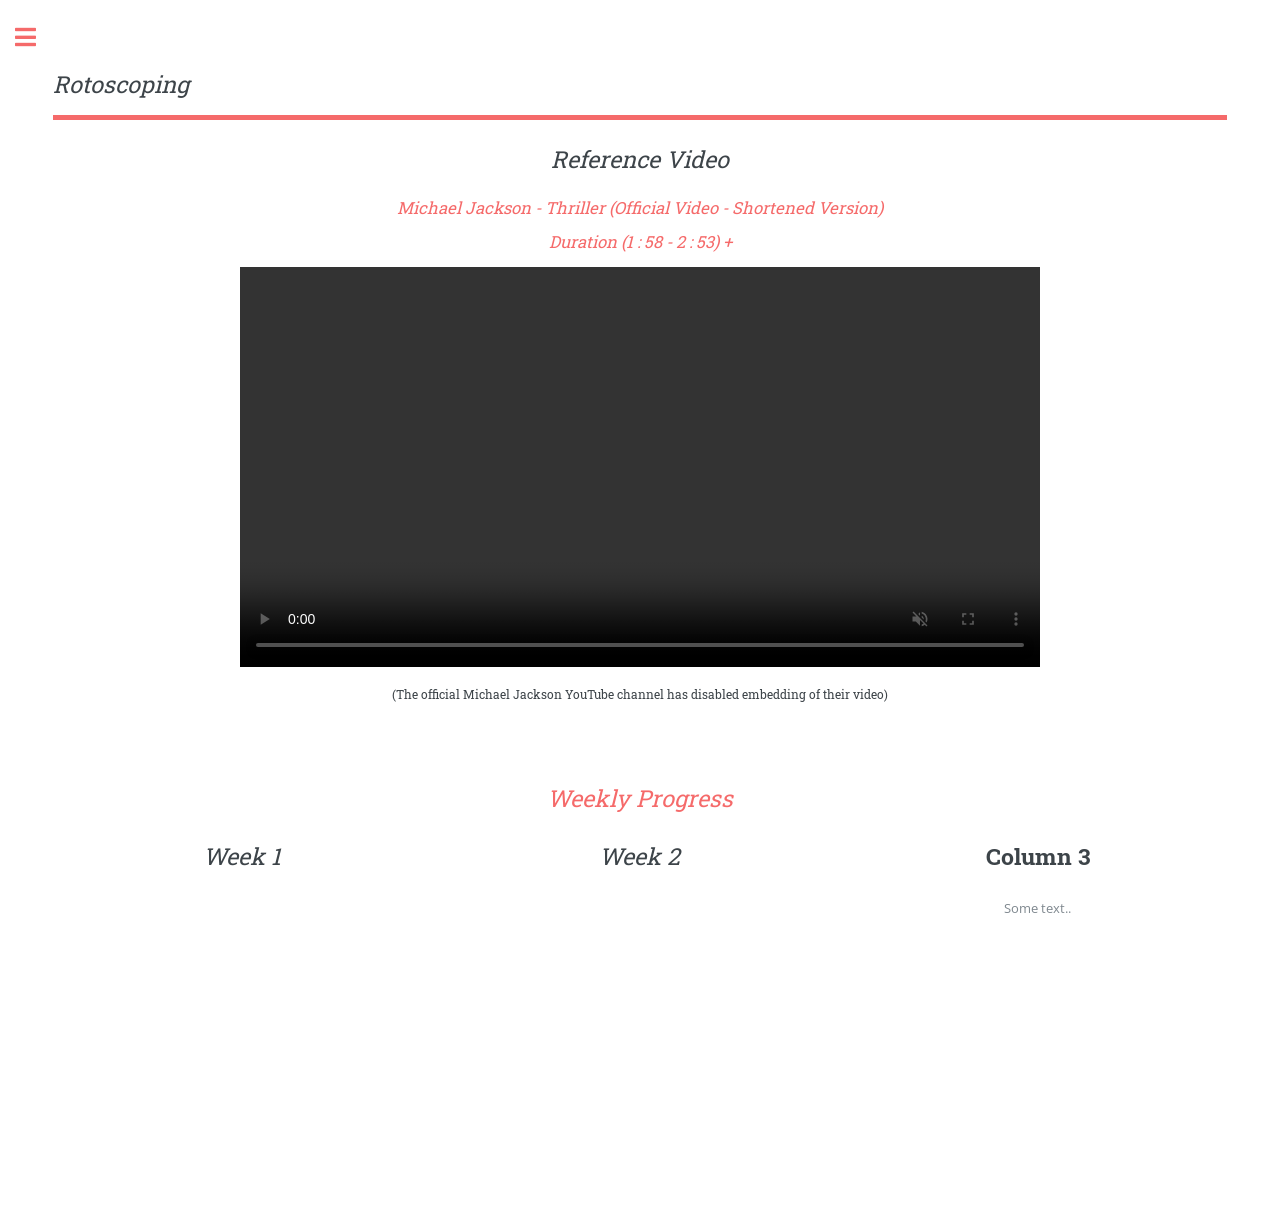
==== commit 3a9b32a1: "Update Updated to 18/04/2026" ====
--- a/rotoscope.html
+++ b/rotoscope.html
@@ -1,143 +1,108 @@
-<!DOCTYPE html>
-<html lang="en">
+<!DOCTYPE HTML>
+<!--
+	Editorial by HTML5 UP
+	html5up.net | @ajlkn
+	Free for personal and commercial use under the CCA 3.0 license (html5up.net/license)
+-->
+<html>
+
 <head>
-<meta charset="utf-8">
-<meta name="viewport" content="width=device-width, initial-scale=1">
-<title>Rotoscope — Multimedia &amp; Authoring</title>
-<link rel="stylesheet" href="assets/css/main.css">
-<link rel="stylesheet" href="assets/css/site-theme.css">
+    <title>Cedro - Multimedia and Authoring</title>
+    <meta charset="utf-8" />
+    <meta name="viewport" content="width=device-width, initial-scale=1, user-scalable=no" />
+    <link rel="stylesheet" href="assets/css/main.css" />
+    <link rel="icon" type="image/x-icon" href="favicon.png">
 </head>
-<body class="is-preload site-editorial">
-<div id="wrapper">
-<div id="main">
-<div class="inner">
-<header id="header">
-<a href="index.html" class="logo"><strong>Multimedia</strong> &amp; Authoring</a>
-</header>
-<section>
-<header class="main">
-<h1>Rotoscope</h1>
-<p>Project progress by week.</p>
-</header>
-<p>Each block below records what moved during that week: reference, rough pass, tie-down, and colour. Images are stand-ins from the template library until final frames are exported.</p>
-<h2 class="visually-hidden">Weekly progress log</h2>
-<ol class="rotoscope-timeline">
-<li>
-<article class="rotoscope-week">
-<header>
-<h3>Week 1 — Reference &amp; plate</h3>
-<p class="week-meta">Locked camera angle; gathered HD plate.</p>
-</header>
-<p>Trimmed handles, noted motion peaks for the gesture we are tracing. No paint yet.</p>
-<figure>
-<img src="images/pic01.jpg" width="800" height="500" alt="Week 1: location plate still used as tracing reference.">
-<figcaption>Plate still — contrast boosted for edges.</figcaption>
-</figure>
-</article>
-</li>
-<li>
-<article class="rotoscope-week">
-<header>
-<h3>Week 2 — Rough keys</h3>
-<p class="week-meta">Every fourth frame blocked.</p>
-</header>
-<p>Loose line on 4s; silhouette read first. Timing matched to audio scratch.</p>
-<figure>
-<img src="images/pic02.jpg" width="800" height="500" alt="Week 2: rough key drawings over the plate.">
-<figcaption>Rough keys — line weight uniform for now.</figcaption>
-</figure>
-</article>
-</li>
-<li>
-<article class="rotoscope-week">
-<header>
-<h3>Week 3 — Inbetweens</h3>
-<p class="week-meta">Filled gaps on 2s.</p>
-</header>
-<p>Smoothed arcs; corrected one drift on the forearm. Ready for tie-down pass.</p>
-<figure>
-<img src="images/pic03.jpg" width="800" height="500" alt="Week 3: denser breakdown between key poses.">
-<figcaption>Inbetweens — spacing tightened on the turn.</figcaption>
-</figure>
-</article>
-</li>
-<li>
-<article class="rotoscope-week">
-<header>
-<h3>Week 4 — Tie-down &amp; clean-up</h3>
-<p class="week-meta">Single consistent contour.</p>
-</header>
-<p>Closed gaps, aligned line ends, removed doubling from multi-pass scans.</p>
-<figure>
-<img src="images/pic04.jpg" width="800" height="500" alt="Week 4: cleaned contour lines ready for colour.">
-<figcaption>Clean contour — plate hidden for review.</figcaption>
-</figure>
-</article>
-</li>
-<li>
-<article class="rotoscope-week">
-<header>
-<h3>Week 5 — Flat colour</h3>
-<p class="week-meta">Base fills under line.</p>
-</header>
-<p>Palette restricted to five swatches; flats keyed to story beat (warm shift mid-shot).</p>
-<figure>
-<img src="images/pic05.jpg" width="800" height="500" alt="Week 5: flat colour fills beneath inked lines.">
-<figcaption>Flats — neutral ground, warm accent on focal shape.</figcaption>
-</figure>
-</article>
-</li>
-<li>
-<article class="rotoscope-week">
-<header>
-<h3>Week 6 — Finish &amp; export</h3>
-<p class="week-meta">Minimal shadow pass; ProRes master.</p>
-</header>
-<p>Edge softening on two frames only; grain matched to plate. Sequence rendered for critique.</p>
-<figure>
-<img src="images/pic06.jpg" width="800" height="500" alt="Week 6: near-final graded rotoscope frame.">
-<figcaption>Near-final — subtle shadow under chin.</figcaption>
-</figure>
-</article>
-</li>
-</ol>
-</section>
-</div>
-</div>
-<div id="sidebar">
-<div class="inner">
-<div id="search" class="alt">
-<form method="get" action="#" role="search">
-<label for="query" class="visually-hidden">Search</label>
-<input type="search" name="query" id="query" placeholder="Search" autocomplete="off">
-</form>
-</div>
-<nav id="menu" aria-label="Primary">
-<header class="major">
-<h2>Menu</h2>
-</header>
-<ul>
-<li><a href="index.html">Home</a></li>
-<li><a href="solar-system.html">Solar system</a></li>
-<li class="nav-current"><a href="rotoscope.html" aria-current="page">Rotoscope</a></li>
-</ul>
-</nav>
-<section>
-<header class="major">
-<h2>Colophon</h2>
-</header>
-<p>Design based on Editorial by HTML5 UP, extended with local theme CSS.</p>
-</section>
-<footer id="footer">
-<p class="copyright">Multimedia &amp; Authoring. Template: <a href="https://html5up.net/editorial">HTML5 UP Editorial</a>.</p>
-</footer>
-</div>
-</div>
-</div>
-<script src="assets/js/jquery.min.js"></script>
-<script src="assets/js/browser.min.js"></script>
-<script src="assets/js/breakpoints.min.js"></script>
-<script src="assets/js/util.js"></script>
-<script src="assets/js/main.js"></script>
+
+<body class="is-preload">
+
+    <!-- Wrapper -->
+    <div id="wrapper">
+
+        <!-- Main -->
+        <div id="main">
+            <div class="inner">
+
+                <!-- Header -->
+                <header id="header">
+                    <h2 style="font-weight: 400; font-style: italic;">Rotoscoping</h2>
+                </header>
+
+                <br>
+                <h2 align="center" ; style="font-weight: 400; font-style: italic;">Reference Video</h2>
+                <a href="https://youtube.com" target="_blank">
+                    <h3 align="center" ; style="font-weight: 400; font-style: italic; color : #f56a6a; line-height: 1;">
+                        Michael Jackson - Thriller (Official Video - Shortened Version)
+                    </h3>
+                </a>
+                <h3 align="center" ; style="font-weight: 400; font-style: italic; color : #f56a6a; line-height: 1;">
+                    Duration (1 : 58 - 2 : 53) +
+                </h3>
+                <video autoplay muted loop playsinline controls width="800" style="display:block; margin:0 auto;">
+  								   <source src="Thriller.mp4" type="video/mp4">
+								</video>
+                <h5 align="center" ; style="font-weight: 400;">
+                    <br> (The official Michael Jackson YouTube channel has disabled embedding of their video)
+                </h5>
+
+                <br><br><br>
+
+                <h2 align="center" ; style="font-weight: 400; font-style: italic; color : #f56a6a;">
+                    Weekly Progress
+                </h2>
+                <div class="row">
+                    <div class="col-4" ; style="text-align:center;">
+                        <h2 align="center" ; style="font-weight: 400; font-style: italic;">Week 1</h2>
+                        <iframe src="https://www.youtube.com/embed/oy5jBI4D-pM?si=44UWtBtW8oBhTtvL" width="400" height="300" align="middle"></iframe>
+                    </div>
+                    <div class="col-4" ; style="text-align:center;">
+                        <h2 align="center" ; style="font-weight: 400; font-style: italic;">Week 2</h2>
+                        <iframe src="https://www.youtube.com/embed/hEa14CEe7TY?si=H0Dvy7RyaeFDG9Sg" width="400" height="300" align="middle"></iframe>
+                    </div>
+                    <div class="col-4" ; style="text-align:center;">
+                        <h2>Column 3</h2>
+                        <p>Some text..</p>
+                    </div>
+                </div>
+
+            </div>
+        </div>
+
+
+        <!-- Sidebar -->
+        <div id="sidebar">
+            <div class="inner">
+
+                <!-- Menu -->
+                <nav id="menu">
+                    <header class="major">
+                        <h2 style="margin : 0; font-size : 25px"> Multimedia And Authoring</h2>
+                        <h3 style="font-weight : 200">Jan Thomas O. Cedro - BSIT-S-2A</h3>
+                    </header>
+                    <ul>
+                        <li><a href="index.html">Home</a></li>
+                        <li><a href="solar.html">Solar System</a></li>
+                        <li><a href="rotoscope.html">Rotoscoping</a></li>
+                    </ul>
+                </nav>
+
+                <!-- Footer -->
+                <footer id="footer">
+                    <p style="color : #f56a6a">Disclaimer: This Website and it's Contents are for Educational Purposes only</p>
+                </footer>
+
+            </div>
+        </div>
+
+    </div>
+
+    <!-- Scripts -->
+    <script src="assets/js/jquery.min.js"></script>
+    <script src="assets/js/browser.min.js"></script>
+    <script src="assets/js/breakpoints.min.js"></script>
+    <script src="assets/js/util.js"></script>
+    <script src="assets/js/main.js"></script>
+
 </body>
-</html>
+
+</html>
--- a/assets/css/main.css
+++ b/assets/css/main.css
@@ -2271,3 +2271,15 @@
     border-top: 0;
     margin-top: 0;
     padding-top: 0; }
+
+.column {
+  float: left;
+  width: 33.33%;
+  padding: 10px;
+}
+
+.row:after {
+  content: "";
+  display: table;
+  clear: both;
+}
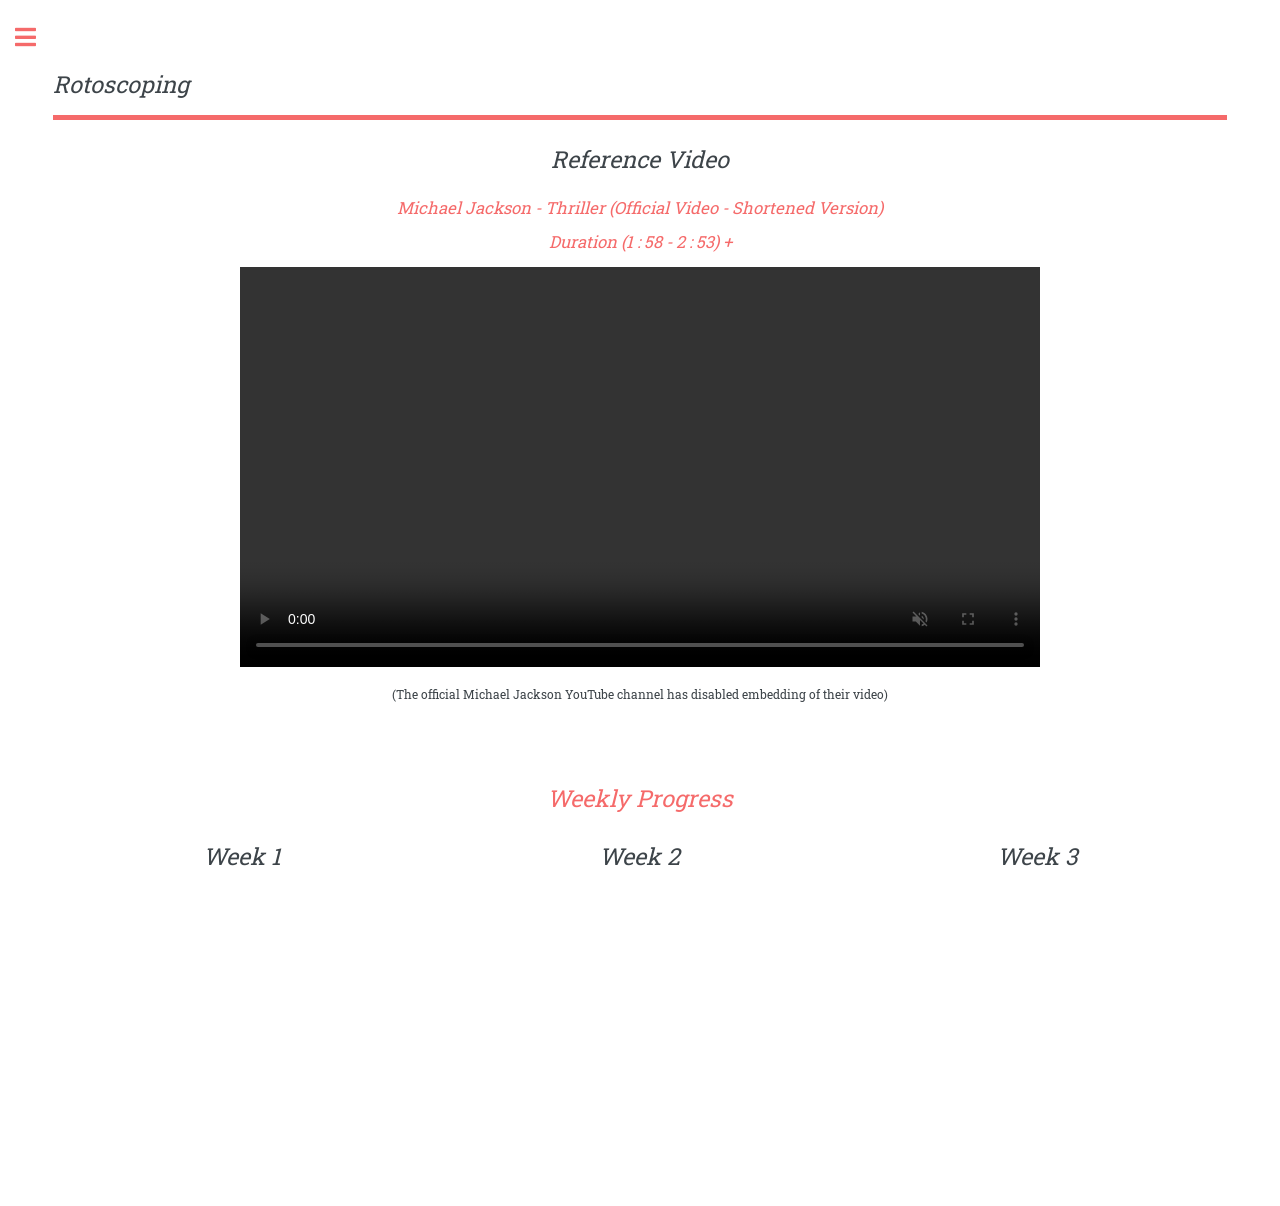
==== commit fdc62025: "week 3 week 3 prog" ====
--- a/rotoscope.html
+++ b/rotoscope.html
@@ -53,15 +53,15 @@
                 <div class="row">
                     <div class="col-4" ; style="text-align:center;">
                         <h2 align="center" ; style="font-weight: 400; font-style: italic;">Week 1</h2>
-                        <iframe src="https://www.youtube.com/embed/oy5jBI4D-pM?si=44UWtBtW8oBhTtvL" width="400" height="300" align="middle"></iframe>
+                        <iframe src="https://www.youtube.com/embed/oy5jBI4D-pM?si=44UWtBtW8oBhTtvL" width="400" height="300" align="middle" allowfullscreen="true" allow="fullscreen"></iframe>
                     </div>
                     <div class="col-4" ; style="text-align:center;">
                         <h2 align="center" ; style="font-weight: 400; font-style: italic;">Week 2</h2>
-                        <iframe src="https://www.youtube.com/embed/hEa14CEe7TY?si=H0Dvy7RyaeFDG9Sg" width="400" height="300" align="middle"></iframe>
+                        <iframe src="https://www.youtube.com/embed/hEa14CEe7TY?si=H0Dvy7RyaeFDG9Sg" width="400" height="300" align="middle" allowfullscreen="true" allow="fullscreen"></iframe>
                     </div>
                     <div class="col-4" ; style="text-align:center;">
-                        <h2>Column 3</h2>
-                        <p>Some text..</p>
+                        <h2 align="center" ; style="font-weight: 400; font-style: italic;">Week 3</h2>
+                        <iframe src="https://www.youtube.com/embed/soyRO80r2pA?si=mAv_R2pKlgdpeQ7T"  width="400" height="300" align="middle" allowfullscreen="true" allow="fullscreen"></iframe>
                     </div>
                 </div>
 
--- a/assets/css/main.css
+++ b/assets/css/main.css
@@ -2271,15 +2271,3 @@
     border-top: 0;
     margin-top: 0;
     padding-top: 0; }
-
-.column {
-  float: left;
-  width: 33.33%;
-  padding: 10px;
-}
-
-.row:after {
-  content: "";
-  display: table;
-  clear: both;
-}
